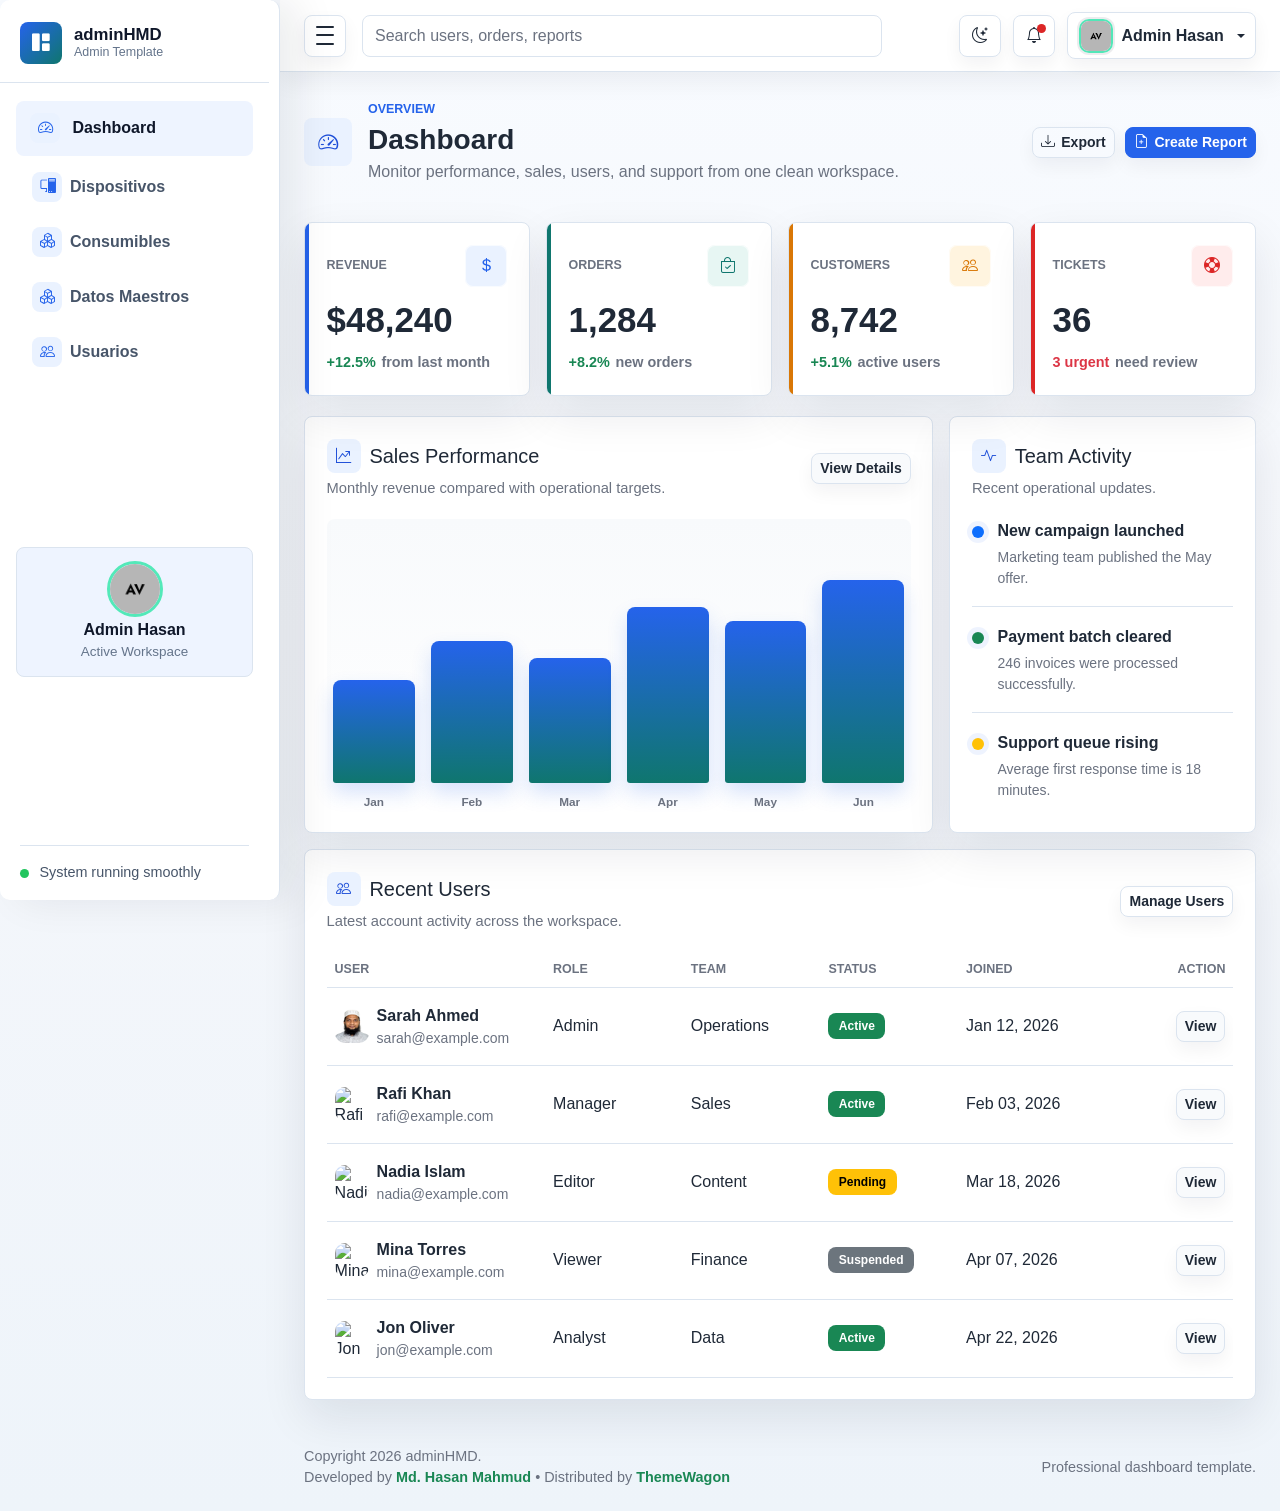
==== html/index.html @ 4c55c8f2 "Modo Generico del Sistema con Avances" ====
<!doctype html>
<html lang="en">

<head>
  <meta charset="UTF-8" />
  <meta name="viewport" content="width=device-width, initial-scale=1.0" />
  <meta name="description" content="adminHMD professional admin dashboard template" />
  <title>Dashboard | adminHMD</title>

  <link rel="stylesheet" href="../assets/css/bootstrap.min.css" />
  <link rel="stylesheet" href="../assets/vendors/bootstrap-icons/bootstrap-icons.css" />
  <link rel="stylesheet" href="../assets/css/style.css" />

  <link rel="stylesheet" href="../assets/vendors/sweetalert/sweetalert2.css" />
  <link rel="stylesheet" href="../assets/vendors/introJS/introjs.css" />
  <link rel="stylesheet" href="../assets/vendors/select2/select2.min.css" />

  <link rel="stylesheet" href="../assets/vendors/datatable-boostrap/dataTables.bootstrap5.min.css" />
</head>

<body>
  <div class="admin-shell">
    <div class="sidebar-backdrop" data-sidebar-close></div>

    <aside class="admin-sidebar" id="adminSidebar" aria-label="Main navigation">
      <div class="sidebar-header">
        <a class="brand-mark" data-page="home" aria-label="adminHMD dashboard">
          <span class="brand-icon"><i class="bi bi-grid-1x2-fill" aria-hidden="true"></i></span>
          <span class="brand-copy">
            <span class="brand-title">adminHMD</span>
            <span class="brand-subtitle">Admin Template</span>
          </span>
        </a>
      </div>

      <nav class="sidebar-nav">
        <a class="nav-link active" data-page="home" aria-current="page">
          <span class="nav-icon"><i class="bi bi-speedometer2" aria-hidden="true"></i></span>
          <span class="nav-text">Dashboard</span>
        </a>

        <a data-page="dispositivo"
          class="nav-link d-flex align-items-center gap-2 py-2 px-3 small rounded-3 text-decoration-none">
          <span class="nav-icon"><i class="bi bi-pc-display" aria-hidden="true"></i></span>
          <span class="nav-text">Dispositivos</span>
        </a>

        <a data-page="consumibles"
          class="nav-link d-flex align-items-center gap-2 py-2 px-3 small rounded-3 text-decoration-none">
          <span class="nav-icon"><i class="bi bi-boxes" aria-hidden="true"></i></span>
          <span class="nav-text">Consumibles</span>
        </a>

        <a data-page="dateMaster"
          class="nav-link d-flex align-items-center gap-2 py-2 px-3 small rounded-3 text-decoration-none">
          <span class="nav-icon"><i class="bi bi-boxes" aria-hidden="true"></i></span>
          <span class="nav-text">Datos Maestros</span>
        </a>

        
        <a data-page="usuario"
          class="nav-link d-flex align-items-center gap-2 py-2 px-3 small rounded-3 text-decoration-none">
          <span class="nav-icon"><i class="bi bi-people" aria-hidden="true"></i></span>
          <span class="nav-text">Usuarios</span>
        </a>
      </nav>

      <div class="sidebar-user">
        <img class="avatar-img avatar-md sidebar-user-avatar" src="../assets/images/avatar/avatar.jpg"
          alt="Admin Hasan" />
        <strong>Admin Hasan</strong>
        <small>Active Workspace</small>
      </div>

      <div class="sidebar-footer">
        <span class="status-dot"></span>
        <span class="sidebar-footer-text">System running smoothly</span>
      </div>
    </aside>

    <div class="admin-main">
      <nav class="navbar admin-navbar navbar-expand bg-white">
        <div class="container-fluid px-3 px-lg-4">
          <button class="sidebar-toggle" type="button" data-sidebar-toggle aria-controls="adminSidebar"
            aria-expanded="true" aria-label="Toggle sidebar">
            <span></span>
            <span></span>
            <span></span>
          </button>

          <form class="d-none d-md-flex ms-3 flex-grow-1" role="search">
            <input class="form-control search-input" type="search" placeholder="Search users, orders, reports"
              aria-label="Search" />
          </form>

          <div class="navbar-actions ms-auto">
            <button class="icon-button theme-toggle" type="button" data-theme-toggle aria-label="Switch color theme"
              title="Switch color theme">
              <i class="bi bi-moon-stars" data-theme-icon aria-hidden="true"></i>
            </button>
            <div class="dropdown">
              <button class="icon-button" type="button" data-bs-toggle="dropdown" aria-expanded="false"
                aria-label="Notifications">
                <span class="notification-dot"></span>
                <i class="bi bi-bell" aria-hidden="true"></i>
              </button>
              <div class="dropdown-menu dropdown-menu-end notification-menu">
                <div class="dropdown-header fw-bold text-body">
                  Notifications
                </div>
                <a class="dropdown-item" href="users.html">
                  <span class="notification-title">New user registered</span>
                  <span class="notification-time">4 minutes ago</span>
                </a>
                <a class="dropdown-item" href="charts.html">
                  <span class="notification-title">Revenue target reached</span>
                  <span class="notification-time">32 minutes ago</span>
                </a>
                <a class="dropdown-item" href="settings.html">
                  <span class="notification-title">Security review completed</span>
                  <span class="notification-time">1 hour ago</span>
                </a>
              </div>
            </div>

            <div class="dropdown">
              <button class="profile-button dropdown-toggle" type="button" data-bs-toggle="dropdown"
                aria-expanded="false">
                <img class="avatar-img avatar-sm" src="../assets/images/avatar/avatar.jpg" alt="Admin Hasan" />
                <span class="profile-name d-none d-sm-inline">Admin Hasan</span>
              </button>
              <ul class="dropdown-menu dropdown-menu-end">
                <li>
                  <a class="dropdown-item" href="profile.html">Profile</a>
                </li>
                <li>
                  <a class="dropdown-item" href="settings.html">Account settings</a>
                </li>
                <li>
                  <hr class="dropdown-divider" />
                </li>
                <li>
                  <a class="dropdown-item" href="login.html">Sign out</a>
                </li>
              </ul>
            </div>
          </div>
        </div>
      </nav>

      <div id="content-area"></div>

      <div id="MyToast" class="toast-container position-fixed top-0 end-0 p-3" style="z-index: 1100"></div>

      <footer class="admin-footer">
        <div class="container-fluid px-3 px-lg-4">
          <span>Copyright 2026 adminHMD. <br />
            Developed by
            <a target="_blank" class="fw-bold text-success" href="https://github.com/HasanMahmudDev">Md. Hasan
              Mahmud</a>
            • Distributed by
            <a target="_blank" class="fw-bold text-success" href="https://themewagon.com">ThemeWagon</a>
          </span>
          <span>Professional dashboard template.</span>
        </div>
      </footer>
    </div>
  </div>
  <script src="../assets/vendors/jquery/jquery.js"></script>
  <script src="../assets/js/bootstrap.bundle.min.js"></script>

  <script src="../assets/vendors/datatable-boostrap/jquery.dataTables.min.js"></script>
  <script src="../assets/vendors/datatable-boostrap/dataTables.bootstrap5.min.js"></script>

  <script src="../assets/vendors/inputmaks/inputmaks.min.js"></script>

  <script src="../assets/vendors/jquery-validation/jquery.validate.js"></script>
  <script src="../assets/vendors/jquery-validation/additional-methods.js"></script>

  <script src="../assets/vendors/sweetalert/sweetalert2.all.js"></script>
  <script src="../assets/vendors/sweetalert/sweetalert2.js"></script>

  <script src="../assets/vendors/select2/select2.min.js"></script>
  <script src="../assets/vendors/popper/popper.js"></script>
  <script src="../assets/js/main.js"></script>

  <script src="../assets/js/functions.js"></script>
  <script src="../assets/js/autoload.js"></script>
</body>

</html>
---- assets/css/style.css ----
:root {
  --sidebar-width: 280px;
  --sidebar-mini-width: 84px;
  --admin-bg: #f5f7fb;
  --admin-surface: #ffffff;
  --admin-surface-soft: #f8fafc;
  --admin-border: #dbe4ef;
  --admin-text: #1f2937;
  --admin-muted: #6b7280;
  --admin-primary: #2563eb;
  --admin-primary-dark: #1d4ed8;
  --admin-success: #0f766e;
  --admin-warning: #d97706;
  --admin-danger: #dc2626;
  --admin-sidebar: #111827;
  --admin-sidebar-soft: #1f2937;
  --admin-shadow-sm: 0 10px 24px rgba(15, 23, 42, 0.06);
  --admin-shadow: 0 18px 46px rgba(15, 23, 42, 0.09);
  --admin-shadow-lg: 0 26px 70px rgba(15, 23, 42, 0.12);
  --admin-ring: 0 0 0 4px rgba(37, 99, 235, 0.12);
}

* {
  box-sizing: border-box;
}

html {
  min-height: 100%;
}
/* .agilizarTabla {
    overflow: auto;
} */

body {
  min-height: 100vh;
  margin: 0;
  background: linear-gradient(180deg, #f8fbff 0%, var(--admin-bg) 42%, #eef4fa 100%);
  color: var(--admin-text);
  font-family: "Segoe UI", Arial, sans-serif;
}

body.auth-body {
  min-height: 100vh;
  background-color: #f8fafc;
  font-family: system-ui, -apple-system, "Segoe UI", Roboto, sans-serif;
}

.auth-container {
  min-height: 100vh;
}

/* Layout Split */
.auth-sidebar-banner {
  background: linear-gradient(135deg, rgba(79, 70, 229, 0.95), rgba(15, 23, 42, 0.95)), 
              url('../assets/images/png/dasher-ui-bootstrap-5.jpg') center/cover no-repeat;
  display: flex;
  flex-direction: column;
  justify-content: space-between;
  padding: 3rem;
  color: #fff;
}

.auth-form-container {
  display: flex;
  flex-direction: column;
  justify-content: center;
  padding: 3rem 2rem;
  max-width: 520px;
  margin: 0 auto;
  width: 100%;
}

.theme-toggle-floating {
  position: absolute;
  top: 1.5rem;
  right: 1.5rem;
  z-index: 1050;
  border-radius: 50%;
  width: 42px;
  height: 42px;
  display: flex;
  align-items: center;
  justify-content: center;
  box-shadow: 0 2px 8px rgba(0,0,0,0.08);
}

.brand-logo {
  font-size: 1.5rem;
  font-weight: 700;
  color: var(--brand-primary);
  text-decoration: none;
  display: inline-flex;
  align-items: center;
  gap: 0.5rem;
}

a {
  text-decoration: none;
}

.admin-shell {
  min-height: 100vh;
}

.admin-sidebar {
  position: fixed;
  inset: 0 auto 0 0;
  z-index: 1040;
  width: var(--sidebar-width);
  display: flex;
  flex-direction: column;
  overflow-x: hidden;
  overflow-y: auto;
  /* Reserve scrollbar gutter to keep inner content width stable so header/footer dividers align with scrollbar */
  scrollbar-gutter: stable;
  background: var(--admin-sidebar);
  color: #ffffff;
  box-shadow: 18px 0 42px rgba(15, 23, 42, 0.18);
  transform: translateX(0);
  transition: width 0.2s ease, transform 0.2s ease;
}

.sidebar-header {
  padding: 1.35rem 1.25rem 1.15rem;
  margin-inline: 0;
  border-bottom: 1px solid rgba(255, 255, 255, 0.08);
}

.brand-mark {
  display: flex;
  align-items: center;
  gap: 0.75rem;
  min-width: 0;
  color: #ffffff;
}

.brand-mark:hover,
.brand-mark:focus {
  color: #ffffff;
}

.brand-icon,
.profile-avatar,
.metric-icon,
.nav-icon {
  display: inline-grid;
  place-items: center;
  flex: 0 0 auto;
  font-weight: 800;
}

.brand-icon {
  width: 42px;
  height: 42px;
  border-radius: 8px;
  background: linear-gradient(135deg, #2563eb, #0f766e);
  color: #ffffff;
}

.brand-copy,
.brand-title,
.brand-subtitle,
.nav-text,
.sidebar-footer-text {
  min-width: 0;
  transition: opacity 0.16s ease, width 0.16s ease;
}

.brand-title,
.brand-subtitle {
  display: block;
  line-height: 1.2;
  white-space: nowrap;
}

.brand-title {
  font-size: 1.05rem;
  font-weight: 800;
}

.brand-subtitle {
  color: #9ca3af;
  font-size: 0.78rem;
}

.sidebar-nav {
  display: grid;
  gap: 0.45rem;
  padding: 1.1rem 1rem;
}

.sidebar-nav .nav-link {
  display: flex;
  align-items: center;
  gap: 0.75rem;
  min-height: 48px;
  padding: 0.78rem 0.9rem;
  border-radius: 8px;
  color: #d1d5db;
  font-weight: 700;
  transition: background 0.16s ease, color 0.16s ease, transform 0.16s ease;
  white-space: nowrap;
}

.sidebar-nav .nav-link:hover,
.sidebar-nav .nav-link:focus,
.sidebar-nav .nav-link.active {
  background: var(--admin-sidebar-soft);
  color: #ffffff;
}

.sidebar-nav .nav-link:hover,
.sidebar-nav .nav-link:focus {
  transform: translateX(2px);
}

.nav-icon {
  width: 30px;
  height: 30px;
  border-radius: 8px;
  background: rgba(255, 255, 255, 0.08);
  color: #bfdbfe;
  font-size: 0.76rem;
}

.sidebar-footer {
  display: flex;
  align-items: center;
  gap: 0.65rem;
  margin-top: auto;
  margin-inline: 1.25rem;
  padding: 1rem 0;
  color: #d1d5db;
  border-top: 1px solid rgba(255, 255, 255, 0.08);
  font-size: 0.9rem;
  white-space: nowrap;
}

.sidebar-user {
  margin: auto 1rem 1rem;
  padding: 0.85rem;
  display: grid;
  justify-items: center;
  gap: 0.22rem;
  border: 1px solid var(--admin-sidebar-border);
  border-radius: 8px;
  background: var(--admin-sidebar-soft);
  text-align: center;
}

.sidebar-user-avatar {
  border: 3px solid #53e9b9;
}

.sidebar-user strong {
  color: var(--admin-sidebar-text-strong);
  font-size: 1rem;
  line-height: 1.1;
}

.sidebar-user small {
  color: var(--admin-sidebar-muted);
  font-size: 0.84rem;
}

.status-dot,
.notification-dot {
  width: 9px;
  height: 9px;
  border-radius: 50%;
}

.status-dot {
  flex: 0 0 auto;
  background: #22c55e;
}

.sidebar-backdrop {
  position: fixed;
  inset: 0;
  z-index: 1030;
  display: none;
  background: rgba(15, 23, 42, 0.5);
}

.admin-main {
  width: auto;
  min-width: 0;
  min-height: 100vh;
  margin-left: var(--sidebar-width);
  transition: margin-left 0.2s ease;
}

.admin-navbar {
  position: sticky;
  top: 0;
  z-index: 1020;
  min-height: 72px;
  border-bottom: 1px solid var(--admin-border);
  box-shadow: var(--admin-shadow-sm);
}

.admin-navbar.bg-white {
  background-color: rgba(255, 255, 255, 0.94) !important;
  backdrop-filter: blur(14px);
}

.sidebar-toggle {
  width: 42px;
  height: 42px;
  display: inline-grid;
  place-items: center;
  gap: 4px;
  padding: 9px;
  border: 1px solid var(--admin-border);
  border-radius: 8px;
  background: #ffffff;
  box-shadow: 0 8px 18px rgba(15, 23, 42, 0.05);
  transition: border-color 0.16s ease, background 0.16s ease, box-shadow 0.16s ease;
}

.sidebar-toggle:hover,
.sidebar-toggle:focus {
  border-color: #bfdbfe;
  background: #f8fbff;
  box-shadow: var(--admin-ring);
}

.sidebar-toggle span {
  width: 18px;
  height: 2px;
  display: block;
  background: var(--admin-text);
  border-radius: 999px;
}

.search-input {
  max-width: 520px;
  border-color: var(--admin-border);
  border-radius: 8px;
  background: var(--admin-surface-soft);
  min-height: 42px;
  box-shadow: none;
}

.search-input:focus {
  border-color: #93c5fd;
  box-shadow: var(--admin-ring);
}

.navbar-actions {
  display: flex;
  align-items: center;
  gap: 0.75rem;
}

.icon-button,
.profile-button {
  border: 1px solid var(--admin-border);
  background: #ffffff;
  color: var(--admin-text);
  box-shadow: 0 8px 18px rgba(15, 23, 42, 0.05);
  transition: border-color 0.16s ease, box-shadow 0.16s ease, transform 0.16s ease;
}

.icon-button:hover,
.icon-button:focus,
.profile-button:hover,
.profile-button:focus {
  border-color: #bfdbfe;
  box-shadow: var(--admin-ring);
}

.icon-button {
  position: relative;
  width: 42px;
  height: 42px;
  border-radius: 8px;
  font-weight: 800;
}

.notification-dot {
  position: absolute;
  top: 8px;
  right: 8px;
  background: var(--admin-danger);
}

.notification-menu {
  width: min(320px, calc(100vw - 2rem));
  border: 1px solid var(--admin-border);
  border-radius: 8px;
  box-shadow: var(--admin-shadow);
}

.notification-menu .dropdown-item {
  display: grid;
  gap: 0.2rem;
  padding-block: 0.7rem;
}

.notification-title {
  font-weight: 700;
}

.notification-time {
  color: var(--admin-muted);
  font-size: 0.82rem;
}

.profile-button {
  display: flex;
  align-items: center;
  gap: 0.55rem;
  min-height: 42px;
  padding: 0.35rem 0.65rem;
  border-radius: 8px;
  font-weight: 700;
}

.profile-avatar {
  width: 30px;
  height: 30px;
  border-radius: 8px;
  background: #e0ecff;
  color: var(--admin-primary-dark);
  font-size: 0.76rem;
}

.avatar-img {
  display: block;
  flex: 0 0 auto;
  object-fit: cover;
  object-position: center;
}

.avatar-sm {
  width: 34px;
  height: 34px;
  border-radius: 10px;
}

.avatar-md {
  width: 56px;
  height: 56px;
  border-radius: 50%;
}

.avatar-xl {
  width: 78px;
  height: 78px;
  border-radius: 50%;
}

.profile-button .avatar-sm {
  border: 2px solid #52e7b8;
  box-shadow: 0 0 0 2px rgba(15, 23, 42, 0.08);
}

html[data-theme="dark"] .profile-button .avatar-sm {
  border-color: #54f0be;
  box-shadow: 0 0 0 2px rgba(255, 255, 255, 0.08);
}

.dashboard-content {
  min-height: calc(100vh - 132px);
}

.dashboard-content > .container-fluid {
  padding-top: 1.75rem !important;
  padding-bottom: 1.75rem !important;
}

.page-heading,
.panel-header,
.metric-top {
  display: flex;
  align-items: center;
  justify-content: space-between;
  gap: 1rem;
}

.page-heading {
  margin-bottom: 1.35rem;
}

.page-heading h1 {
  font-weight: 800;
  letter-spacing: 0;
}

.eyebrow {
  color: var(--admin-primary);
  font-size: 0.78rem;
  font-weight: 800;
  text-transform: uppercase;
}

.heading-actions {
  display: flex;
  flex-wrap: wrap;
  justify-content: flex-end;
  gap: 0.65rem;
}

.btn {
  border-radius: 8px;
  font-weight: 700;
  box-shadow: 0 8px 18px rgba(15, 23, 42, 0.05);
  transition: border-color 0.16s ease, background 0.16s ease, box-shadow 0.16s ease, transform 0.16s ease;
}

.btn:hover,
.btn:focus {
  transform: translateY(-1px);
}

.btn-primary {
  border-color: var(--admin-primary);
  background: var(--admin-primary);
}

.btn-primary:hover,
.btn-primary:focus {
  border-color: var(--admin-primary-dark);
  background: var(--admin-primary-dark);
}

.metric-card,
.panel {
  border: 1px solid var(--admin-border);
  border-radius: 8px;
  background: var(--admin-surface);
  box-shadow: var(--admin-shadow);
}

.metric-card {
  position: relative;
  min-height: 164px;
  padding: 1.35rem;
  overflow: hidden;
  transition: border-color 0.18s ease, box-shadow 0.18s ease, transform 0.18s ease;
}

.metric-card::before {
  content: "";
  position: absolute;
  inset: 0 auto 0 0;
  width: 4px;
  background: var(--metric-color, var(--admin-primary));
}

.metric-card:hover {
  border-color: #c6d5e8;
  box-shadow: var(--admin-shadow-lg);
  transform: translateY(-3px);
}

.metric-primary {
  --metric-color: var(--admin-primary);
}

.metric-success {
  --metric-color: var(--admin-success);
}

.metric-warning {
  --metric-color: var(--admin-warning);
}

.metric-danger {
  --metric-color: var(--admin-danger);
}

.metric-label {
  color: var(--admin-muted);
  font-size: 0.78rem;
  font-weight: 800;
  text-transform: uppercase;
}

.metric-icon {
  width: 42px;
  height: 42px;
  border-radius: 8px;
  background: #eaf2ff;
  color: var(--metric-color, var(--admin-primary));
  box-shadow: inset 0 0 0 1px rgba(255, 255, 255, 0.7);
}

.metric-success .metric-icon {
  background: #e7f6f3;
}

.metric-warning .metric-icon {
  background: #fff4df;
}

.metric-danger .metric-icon {
  background: #ffecec;
}

.metric-value {
  margin-top: 1rem;
  color: var(--admin-text);
  font-size: 2.18rem;
  font-weight: 800;
  line-height: 1;
}

.metric-meta {
  display: flex;
  flex-wrap: wrap;
  gap: 0.35rem;
  margin-top: 0.9rem;
  color: var(--admin-muted);
  font-size: 0.9rem;
  font-weight: 700;
}

.panel {
  padding: 1.35rem;
  transition: border-color 0.18s ease, box-shadow 0.18s ease;
}

.panel:hover {
  border-color: #c6d5e8;
  box-shadow: var(--admin-shadow-lg);
}

.panel-header {
  margin-bottom: 1.25rem;
}

.panel-header p {
  font-size: 0.92rem;
}

.chart-bars {
  height: 292px;
  display: grid;
  grid-template-columns: repeat(6, minmax(38px, 1fr));
  align-items: end;
  gap: 1rem;
  padding: 1.2rem 0.4rem 0;
  border-radius: 8px;
  background: linear-gradient(180deg, #f8fafc 0%, #ffffff 100%);
}

.chart-column {
  height: 100%;
  display: grid;
  grid-template-rows: 1fr auto;
  align-items: end;
  gap: 0.6rem;
  color: var(--admin-muted);
  font-size: 0.84rem;
  font-weight: 700;
  text-align: center;
}

.chart-column span {
  width: 100%;
  height: var(--bar-size);
  min-height: 28px;
  display: block;
  border-radius: 8px 8px 3px 3px;
  background: linear-gradient(180deg, var(--admin-primary), var(--admin-success));
  box-shadow: 0 10px 20px rgba(37, 99, 235, 0.18);
}

.bar-42 {
  --bar-size: 42%;
}

.bar-58 {
  --bar-size: 58%;
}

.bar-51 {
  --bar-size: 51%;
}

.bar-72 {
  --bar-size: 72%;
}

.bar-66 {
  --bar-size: 66%;
}

.bar-83 {
  --bar-size: 83%;
}

.activity-list {
  display: grid;
  gap: 1.1rem;
}

.activity-item {
  display: grid;
  grid-template-columns: auto 1fr;
  gap: 0.85rem;
  padding-bottom: 1.1rem;
  border-bottom: 1px solid var(--admin-border);
}

.activity-item:last-child {
  padding-bottom: 0;
  border-bottom: 0;
}

.activity-dot {
  width: 12px;
  height: 12px;
  margin-top: 0.45rem;
  border-radius: 50%;
  box-shadow: 0 0 0 5px rgba(37, 99, 235, 0.08);
}

.table {
  --bs-table-bg: transparent;
}

.table thead th {
  color: var(--admin-muted);
  font-size: 0.78rem;
  text-transform: uppercase;
  white-space: nowrap;
}

.table tbody td {
  min-width: 120px;
  padding-top: 1rem;
  padding-bottom: 1rem;
}

.table tbody tr {
  transition: background 0.16s ease;
}

.table tbody tr:hover {
  background: #f8fbff;
}

.badge {
  border-radius: 8px;
  padding: 0.45rem 0.65rem;
}

.table-search {
  width: min(260px, 100%);
  border-color: var(--admin-border);
  border-radius: 8px;
}

.table-media {
  display: flex;
  align-items: center;
  gap: 0.7rem;
}

.product-thumb {
  width: 42px;
  height: 42px;
  border-radius: 8px;
  object-fit: cover;
  flex: 0 0 auto;
  border: 1px solid var(--admin-border);
}

.profile-avatar-lg {
  width: 92px;
  height: 92px;
  border-radius: 8px;
  font-size: 1.5rem;
}

.profile-hero {
  display: grid;
  justify-items: center;
}

.profile-card {
  overflow: hidden;
}

.profile-cover {
  margin: -1.35rem -1.35rem 0.9rem;
  height: 96px;
  border-bottom: 1px solid var(--admin-border);
}

.profile-cover img {
  width: 100%;
  height: 100%;
  display: block;
  object-fit: cover;
  object-position: center;
}

.profile-photo {
  margin-top: -44px;
  border: 4px solid var(--admin-surface);
  box-shadow: var(--admin-shadow-sm);
}

.info-list,
.settings-list,
.legend-list {
  display: grid;
  gap: 0.85rem;
}

.info-list div,
.mini-card,
.settings-row,
.legend-list div {
  border: 1px solid var(--admin-border);
  border-radius: 8px;
  background: var(--admin-surface-soft);
}

.info-list div,
.legend-list div {
  display: flex;
  align-items: center;
  justify-content: space-between;
  gap: 1rem;
  padding: 0.85rem;
}

.info-list span,
.mini-card span,
.settings-row small {
  color: var(--admin-muted);
  font-size: 0.84rem;
}

.info-list strong,
.mini-card strong {
  text-align: right;
}

.mini-card {
  display: grid;
  gap: 0.35rem;
  min-height: 104px;
  align-content: center;
  padding: 1rem;
}

.mini-card strong {
  color: var(--admin-text);
  font-size: 1.05rem;
}

.settings-row {
  display: flex;
  align-items: center;
  justify-content: space-between;
  gap: 1rem;
  padding: 1rem;
  cursor: pointer;
}

.settings-row span {
  display: grid;
  gap: 0.2rem;
}

.donut-chart {
  width: 190px;
  height: 190px;
  display: grid;
  place-items: center;
  border-radius: 50%;
  background: conic-gradient(var(--admin-primary) 0 42%, var(--admin-success) 42% 68%, var(--admin-warning) 68% 86%, var(--admin-danger) 86% 100%);
  box-shadow: var(--admin-shadow-sm);
}

.donut-chart span {
  width: 112px;
  height: 112px;
  display: grid;
  place-items: center;
  border-radius: 50%;
  background: #ffffff;
  color: var(--admin-text);
  font-size: 1.65rem;
  font-weight: 800;
}

.legend-list div {
  padding: 0.75rem 0.85rem;
}

.legend-dot {
  width: 10px;
  height: 10px;
  flex: 0 0 auto;
  border-radius: 50%;
}

.legend-list strong {
  margin-left: auto;
}

.progress {
  height: 1.15rem;
  border-radius: 8px;
  background: #e8eef6;
}

.progress-bar {
  border-radius: 8px;
  font-size: 0.75rem;
  font-weight: 800;
}

.progress-42 {
  width: 42%;
}

.progress-58 {
  width: 58%;
}

.progress-72 {
  width: 72%;
}

.blank-panel {
  min-height: 440px;
  display: grid;
  place-items: center;
  text-align: center;
}

.blank-state {
  max-width: 440px;
  display: grid;
  justify-items: center;
}

.blank-visual {
  width: 88px;
  height: 88px;
  object-fit: contain;
  margin-bottom: 0.9rem;
}

.auth-body {
  min-height: 100vh;
  background: linear-gradient(135deg, #f8fbff 0%, #eaf2ff 44%, #eef8f6 100%);
}

.auth-page,
.error-page {
  min-height: 100vh;
  display: grid;
  place-items: center;
  padding: 1.5rem;
}

.auth-card,
.error-card {
  width: min(100%, 460px);
  border: 1px solid var(--admin-border);
  border-radius: 8px;
  background: rgba(255, 255, 255, 0.96);
  box-shadow: var(--admin-shadow-lg);
}

.auth-card {
  padding: 1.5rem;
}

.auth-visual {
  margin-bottom: 1rem;
  height: 96px;
  border: 1px solid var(--admin-border);
  border-radius: 8px;
  overflow: hidden;
}

.auth-visual img {
  width: 100%;
  height: 100%;
  display: block;
  object-fit: cover;
  object-position: center;
}

.error-card {
  padding: 2rem;
  text-align: center;
}

.error-illustration {
  width: min(260px, 100%);
  max-height: 132px;
  object-fit: contain;
  margin: 0 auto 0.55rem;
}

.auth-brand {
  display: flex;
  align-items: center;
  gap: 0.75rem;
  margin-bottom: 1.5rem;
  color: var(--admin-text);
}

.auth-brand:hover,
.auth-brand:focus {
  color: var(--admin-text);
}

.auth-brand span:last-child {
  display: grid;
  line-height: 1.2;
}

.auth-brand small,
.auth-footer {
  color: var(--admin-muted);
}

.auth-footer {
  margin-top: 1.2rem;
  text-align: center;
  font-size: 0.92rem;
}

.error-code {
  color: var(--admin-primary);
  font-size: clamp(5rem, 18vw, 8rem);
  font-weight: 800;
  line-height: 1;
}

.admin-footer {
  padding: 1.1rem 0 1.35rem;
  color: var(--admin-muted);
  font-size: 0.9rem;
}

.admin-footer .container-fluid {
  display: flex;
  align-items: center;
  justify-content: space-between;
  gap: 1rem;
}

@media (min-width: 992px) {
  body.sidebar-mini .admin-sidebar {
    width: var(--sidebar-mini-width);
  }

  body.sidebar-mini .admin-main {
    margin-left: var(--sidebar-mini-width);
  }

  body.sidebar-mini .brand-copy,
  body.sidebar-mini .nav-text,
  body.sidebar-mini .sidebar-footer-text {
    width: 0;
    opacity: 0;
    overflow: hidden;
  }

  body.sidebar-mini .sidebar-header,
  body.sidebar-mini .sidebar-footer {
    margin-inline: 1rem;
    padding-inline: 0;
  }

  body.sidebar-mini .sidebar-nav .nav-link {
    justify-content: center;
    padding-inline: 0.65rem;
  }

  body.sidebar-mini .sidebar-nav .nav-link:hover,
  body.sidebar-mini .sidebar-nav .nav-link:focus {
    transform: none;
  }
}

@media (max-width: 991.98px) {
  .admin-sidebar {
    width: min(var(--sidebar-width), calc(100vw - 48px));
    transform: translateX(-100%);
  }

  .admin-main {
    margin-left: 0;
  }

  body.sidebar-open {
    overflow: hidden;
  }

  body.sidebar-open .admin-sidebar {
    transform: translateX(0);
  }

  body.sidebar-open .sidebar-backdrop {
    display: block;
  }
}

@media (max-width: 575.98px) {
  .page-heading,
  .panel-header {
    align-items: flex-start;
    flex-direction: column;
  }

  .heading-actions {
    width: 100%;
    justify-content: stretch;
  }

  .heading-actions .btn {
    flex: 1 1 0;
  }

  .chart-bars {
    height: 220px;
    gap: 0.6rem;
    padding-inline: 0.25rem;
  }

  .metric-value {
    font-size: 1.85rem;
  }

  .metric-card,
  .panel {
    padding: 1.1rem;
  }

  .admin-footer .container-fluid {
    align-items: flex-start;
    flex-direction: column;
  }
}

@media (prefers-reduced-motion: reduce) {
  .sidebar-nav .nav-link,
  .sidebar-toggle,
  .icon-button,
  .profile-button,
  .btn,
  .metric-card,
  .panel,
  .table tbody tr {
    transition: none;
  }

  .sidebar-nav .nav-link:hover,
  .sidebar-nav .nav-link:focus,
  .btn:hover,
  .btn:focus,
  .metric-card:hover {
    transform: none;
  }
}

html[data-theme="dark"] {
  --admin-bg: #0f172a;
  --admin-surface: #182235;
  --admin-surface-soft: #111827;
  --admin-border: #2f3b52;
  --admin-text: #e5edf7;
  --admin-muted: #9aa8bd;
  --admin-primary: #60a5fa;
  --admin-primary-dark: #3b82f6;
  --admin-success: #2dd4bf;
  --admin-warning: #fbbf24;
  --admin-danger: #f87171;
  --admin-sidebar: #090f1d;
  --admin-sidebar-soft: #172033;
  --admin-shadow-sm: 0 10px 24px rgba(0, 0, 0, 0.24);
  --admin-shadow: 0 18px 46px rgba(0, 0, 0, 0.32);
  --admin-shadow-lg: 0 26px 70px rgba(0, 0, 0, 0.42);
  --admin-ring: 0 0 0 4px rgba(96, 165, 250, 0.18);
}

html[data-theme="dark"] body {
  background: linear-gradient(180deg, #111827 0%, var(--admin-bg) 48%, #0b1120 100%);
}

.brand-icon {
  font-size: 1.1rem;
}

.nav-icon {
  font-size: 0.95rem;
}

.theme-toggle i {
  font-size: 1rem;
}

.admin-navbar.bg-white,
.sidebar-toggle,
.icon-button,
.profile-button {
  background-color: var(--admin-surface) !important;
  color: var(--admin-text);
}

html[data-theme="dark"] .admin-navbar.bg-white {
  background-color: rgba(24, 34, 53, 0.92) !important;
}

html[data-theme="dark"] .profile-avatar {
  background: #1e3a5f;
  color: #bfdbfe;
}

.page-heading-copy {
  display: flex;
  align-items: center;
  justify-content: flex-start;
  gap: 1rem;
  min-width: 0;
}

.page-icon,
.section-title i {
  display: inline-grid;
  place-items: center;
  flex: 0 0 auto;
  border-radius: 8px;
  background: #eaf2ff;
  color: var(--admin-primary-dark);
}

.page-icon {
  width: 48px;
  height: 48px;
  font-size: 1.25rem;
}

.section-title {
  display: inline-flex;
  align-items: center;
  gap: 0.55rem;
}

.section-title i {
  width: 34px;
  height: 34px;
  font-size: 0.95rem;
}

html[data-theme="dark"] .page-icon,
html[data-theme="dark"] .section-title i {
  background: #1e3a5f;
  color: #bfdbfe;
}

.btn {
  display: inline-flex;
  align-items: center;
  justify-content: center;
  gap: 0.4rem;
}

.btn-light {
  border-color: var(--admin-border);
  background: var(--admin-surface-soft);
  color: var(--admin-text);
}

.btn-outline-secondary {
  border-color: var(--admin-border);
  color: var(--admin-text);
}

.btn-outline-secondary:hover,
.btn-outline-secondary:focus {
  border-color: var(--admin-primary);
  background: #eaf2ff;
  color: var(--admin-primary-dark);
}

html[data-theme="dark"] .btn-outline-secondary:hover,
html[data-theme="dark"] .btn-outline-secondary:focus {
  background: #1e3a5f;
  color: #bfdbfe;
}

html[data-theme="dark"] .chart-bars {
  background: linear-gradient(180deg, #111827 0%, #182235 100%);
}

html[data-theme="dark"] .table tbody tr:hover {
  background: #111827;
}

html[data-theme="dark"] .progress {
  background: #243149;
}

html[data-theme="dark"] .auth-body {
  background: linear-gradient(135deg, #0b1120 0%, #111827 48%, #10201f 100%);
}

.auth-card,
.error-card {
  background: var(--admin-surface);
}

.auth-theme-toggle {
  position: fixed;
  top: 1rem;
  right: 1rem;
  z-index: 10;
}

.dropdown-menu,
.modal-content,
.accordion-item,
.accordion-button {
  border-color: var(--admin-border);
  background-color: var(--admin-surface);
  color: var(--admin-text);
}

.dropdown-item,
.accordion-body {
  color: var(--admin-text);
}

.dropdown-item:hover,
.dropdown-item:focus,
.accordion-button:not(.collapsed) {
  background-color: var(--admin-surface-soft);
  color: var(--admin-text);
}

.form-control,
.form-select {
  border-color: var(--admin-border);
  background-color: var(--admin-surface);
  color: var(--admin-text);
}

.form-control:focus,
.form-select:focus {
  border-color: #93c5fd;
  background-color: var(--admin-surface);
  color: var(--admin-text);
  box-shadow: var(--admin-ring);
}

.form-control::placeholder {
  color: var(--admin-muted);
}

.text-muted {
  color: var(--admin-muted) !important;
}

html[data-theme="dark"] .text-body {
  color: var(--admin-text) !important;
}

html[data-theme="dark"] .text-bg-secondary {
  background-color: #334155 !important;
  color: #e5edf7 !important;
}

@media (max-width: 767.98px) {
  .navbar-actions {
    gap: 0.5rem;
  }

  .icon-button,
  .profile-button,
  .sidebar-toggle {
    width: 40px;
    height: 40px;
  }

  .profile-button {
    padding: 0.3rem;
  }

  .page-heading-copy {
    align-items: flex-start;
  }
}

@media (max-width: 575.98px) {
  .page-heading-copy {
    width: 100%;
  }

  .page-icon {
    width: 44px;
    height: 44px;
  }

  .panel-header .d-flex,
  .panel-header .form-control,
  .panel-header .form-select {
    width: 100%;
  }
}

html[data-theme="light"] {
  color-scheme: light;
}

html[data-theme="dark"] {
  color-scheme: dark;
}

body,
.admin-navbar,
.admin-sidebar,
.admin-main,
.metric-card,
.panel,
.auth-card,
.error-card,
.dropdown-menu,
.modal-content,
.form-control,
.form-select {
  transition: background-color 0.18s ease, border-color 0.18s ease, color 0.18s ease, box-shadow 0.18s ease;
}

.table {
  --bs-table-color: var(--admin-text);
  --bs-table-border-color: var(--admin-border);
  color: var(--admin-text);
}

.page-link {
  border-color: var(--admin-border);
  background: var(--admin-surface);
  color: var(--admin-text);
}

.page-link:hover,
.page-link:focus {
  border-color: var(--admin-primary);
  background: var(--admin-surface-soft);
  color: var(--admin-primary);
}

.page-item.active .page-link {
  border-color: var(--admin-primary);
  background: var(--admin-primary);
  color: #ffffff;
}

.page-item.disabled .page-link {
  border-color: var(--admin-border);
  background: var(--admin-surface-soft);
  color: var(--admin-muted);
}

.alert {
  border-radius: 8px;
}

html[data-theme="dark"] .alert-primary {
  border-color: #1d4ed8;
  background: rgba(37, 99, 235, 0.16);
  color: #bfdbfe;
}

html[data-theme="dark"] .alert-success {
  border-color: #0f766e;
  background: rgba(15, 118, 110, 0.18);
  color: #99f6e4;
}

html[data-theme="dark"] .alert-warning {
  border-color: #d97706;
  background: rgba(217, 119, 6, 0.18);
  color: #fde68a;
}

html[data-theme="dark"] .alert-danger {
  border-color: #dc2626;
  background: rgba(220, 38, 38, 0.16);
  color: #fecaca;
}

html[data-theme="dark"] .modal-header,
html[data-theme="dark"] .modal-footer,
html[data-theme="dark"] .accordion-item {
  border-color: var(--admin-border);
}

html[data-theme="dark"] .btn-close {
  filter: invert(1) grayscale(100%) brightness(180%);
}

html[data-theme="dark"] .text-bg-info {
  background-color: #0e7490 !important;
  color: #ecfeff !important;
}

html[data-theme="dark"] .text-bg-warning {
  background-color: #b45309 !important;
  color: #fff7ed !important;
}

html[data-theme="dark"] .text-bg-success {
  background-color: #0f766e !important;
  color: #ecfdf5 !important;
}

html[data-theme="dark"] .text-bg-danger {
  background-color: #b91c1c !important;
  color: #fef2f2 !important;
}

@media (max-width: 991.98px) {
  .dashboard-content > .container-fluid {
    padding-top: 1.25rem !important;
    padding-bottom: 1.25rem !important;
  }

  .admin-sidebar {
    box-shadow: 18px 0 48px rgba(0, 0, 0, 0.28);
  }
}

@media (max-width: 767.98px) {
  .panel-header {
    align-items: flex-start;
  }

  .panel-header > .d-flex {
    width: 100%;
  }

  .table-search {
    width: 100%;
  }

  .auth-page,
  .error-page {
    padding: 1rem;
  }

  .auth-card,
  .error-card {
    padding: 1.15rem;
  }
}

@media (max-width: 420px) {
  .heading-actions {
    width: 100%;
  }

  .heading-actions .btn {
    width: 100%;
  }

  .metric-card {
    min-height: 146px;
  }

  .profile-avatar-lg {
    width: 76px;
    height: 76px;
  }
}

@media (max-width: 575.98px) {
  .avatar-sm {
    width: 32px;
    height: 32px;
    border-radius: 8px;
  }

  .avatar-xl {
    width: 70px;
    height: 70px;
  }

  .profile-cover {
    height: 82px;
    margin-bottom: 0.75rem;
  }

  .profile-photo {
    margin-top: -38px;
  }

  .auth-visual {
    height: 82px;
  }

  .product-thumb {
    width: 36px;
    height: 36px;
  }
}

html:not([data-theme="dark"]) {
  --admin-sidebar: #ffffff;
  --admin-sidebar-soft: #eef4ff;
  --admin-sidebar-border: #dbe4ef;
  --admin-sidebar-text: #475569;
  --admin-sidebar-text-strong: #0f172a;
  --admin-sidebar-muted: #64748b;
  --admin-sidebar-icon-bg: #eaf2ff;
  --admin-sidebar-icon: #2563eb;
  --admin-sidebar-shadow: 18px 0 42px rgba(15, 23, 42, 0.08);
}

html[data-theme="dark"] {
  --admin-sidebar-border: rgba(255, 255, 255, 0.08);
  --admin-sidebar-text: #d1d5db;
  --admin-sidebar-text-strong: #ffffff;
  --admin-sidebar-muted: #9ca3af;
  --admin-sidebar-icon-bg: rgba(255, 255, 255, 0.08);
  --admin-sidebar-icon: #bfdbfe;
  --admin-sidebar-shadow: 18px 0 42px rgba(0, 0, 0, 0.34);
}

.admin-sidebar {
  border-right: 1px solid var(--admin-sidebar-border);
  background: var(--admin-sidebar);
  color: var(--admin-sidebar-text-strong);
  box-shadow: var(--admin-sidebar-shadow);
}

.sidebar-header {
  border-bottom-color: var(--admin-sidebar-border);
}

.brand-mark,
.brand-mark:hover,
.brand-mark:focus {
  color: var(--admin-sidebar-text-strong);
}

.brand-subtitle {
  color: var(--admin-sidebar-muted);
}

.sidebar-nav .nav-link {
  color: var(--admin-sidebar-text);
}

.sidebar-nav .nav-link:hover,
.sidebar-nav .nav-link:focus,
.sidebar-nav .nav-link.active {
  background: var(--admin-sidebar-soft);
  color: var(--admin-sidebar-text-strong);
}

.nav-icon {
  background: var(--admin-sidebar-icon-bg);
  color: var(--admin-sidebar-icon);
}

.sidebar-footer {
  border-top-color: var(--admin-sidebar-border);
  color: var(--admin-sidebar-text);
}
---- assets/vendors/sweetalert/sweetalert2.css ----
@-webkit-keyframes swal2-show {
  0% {
    -webkit-transform: scale(0.7);
            transform: scale(0.7); }
  45% {
    -webkit-transform: scale(1.05);
            transform: scale(1.05); }
  80% {
    -webkit-transform: scale(0.95);
            transform: scale(0.95); }
  100% {
    -webkit-transform: scale(1);
            transform: scale(1); } }

@keyframes swal2-show {
  0% {
    -webkit-transform: scale(0.7);
            transform: scale(0.7); }
  45% {
    -webkit-transform: scale(1.05);
            transform: scale(1.05); }
  80% {
    -webkit-transform: scale(0.95);
            transform: scale(0.95); }
  100% {
    -webkit-transform: scale(1);
            transform: scale(1); } }

@-webkit-keyframes swal2-hide {
  0% {
    -webkit-transform: scale(1);
            transform: scale(1);
    opacity: 1; }
  100% {
    -webkit-transform: scale(0.5);
            transform: scale(0.5);
    opacity: 0; } }

@keyframes swal2-hide {
  0% {
    -webkit-transform: scale(1);
            transform: scale(1);
    opacity: 1; }
  100% {
    -webkit-transform: scale(0.5);
            transform: scale(0.5);
    opacity: 0; } }

@-webkit-keyframes swal2-animate-success-line-tip {
  0% {
    top: 1.1875em;
    left: .0625em;
    width: 0; }
  54% {
    top: 1.0625em;
    left: .125em;
    width: 0; }
  70% {
    top: 2.1875em;
    left: -.375em;
    width: 3.125em; }
  84% {
    top: 3em;
    left: 1.3125em;
    width: 1.0625em; }
  100% {
    top: 2.8125em;
    left: .875em;
    width: 1.5625em; } }

@keyframes swal2-animate-success-line-tip {
  0% {
    top: 1.1875em;
    left: .0625em;
    width: 0; }
  54% {
    top: 1.0625em;
    left: .125em;
    width: 0; }
  70% {
    top: 2.1875em;
    left: -.375em;
    width: 3.125em; }
  84% {
    top: 3em;
    left: 1.3125em;
    width: 1.0625em; }
  100% {
    top: 2.8125em;
    left: .875em;
    width: 1.5625em; } }

@-webkit-keyframes swal2-animate-success-line-long {
  0% {
    top: 3.375em;
    right: 2.875em;
    width: 0; }
  65% {
    top: 3.375em;
    right: 2.875em;
    width: 0; }
  84% {
    top: 2.1875em;
    right: 0;
    width: 3.4375em; }
  100% {
    top: 2.375em;
    right: .5em;
    width: 2.9375em; } }

@keyframes swal2-animate-success-line-long {
  0% {
    top: 3.375em;
    right: 2.875em;
    width: 0; }
  65% {
    top: 3.375em;
    right: 2.875em;
    width: 0; }
  84% {
    top: 2.1875em;
    right: 0;
    width: 3.4375em; }
  100% {
    top: 2.375em;
    right: .5em;
    width: 2.9375em; } }

@-webkit-keyframes swal2-rotate-success-circular-line {
  0% {
    -webkit-transform: rotate(-45deg);
            transform: rotate(-45deg); }
  5% {
    -webkit-transform: rotate(-45deg);
            transform: rotate(-45deg); }
  12% {
    -webkit-transform: rotate(-405deg);
            transform: rotate(-405deg); }
  100% {
    -webkit-transform: rotate(-405deg);
            transform: rotate(-405deg); } }

@keyframes swal2-rotate-success-circular-line {
  0% {
    -webkit-transform: rotate(-45deg);
            transform: rotate(-45deg); }
  5% {
    -webkit-transform: rotate(-45deg);
            transform: rotate(-45deg); }
  12% {
    -webkit-transform: rotate(-405deg);
            transform: rotate(-405deg); }
  100% {
    -webkit-transform: rotate(-405deg);
            transform: rotate(-405deg); } }

@-webkit-keyframes swal2-animate-error-x-mark {
  0% {
    margin-top: 1.625em;
    -webkit-transform: scale(0.4);
            transform: scale(0.4);
    opacity: 0; }
  50% {
    margin-top: 1.625em;
    -webkit-transform: scale(0.4);
            transform: scale(0.4);
    opacity: 0; }
  80% {
    margin-top: -.375em;
    -webkit-transform: scale(1.15);
            transform: scale(1.15); }
  100% {
    margin-top: 0;
    -webkit-transform: scale(1);
            transform: scale(1);
    opacity: 1; } }

@keyframes swal2-animate-error-x-mark {
  0% {
    margin-top: 1.625em;
    -webkit-transform: scale(0.4);
            transform: scale(0.4);
    opacity: 0; }
  50% {
    margin-top: 1.625em;
    -webkit-transform: scale(0.4);
            transform: scale(0.4);
    opacity: 0; }
  80% {
    margin-top: -.375em;
    -webkit-transform: scale(1.15);
            transform: scale(1.15); }
  100% {
    margin-top: 0;
    -webkit-transform: scale(1);
            transform: scale(1);
    opacity: 1; } }

@-webkit-keyframes swal2-animate-error-icon {
  0% {
    -webkit-transform: rotateX(100deg);
            transform: rotateX(100deg);
    opacity: 0; }
  100% {
    -webkit-transform: rotateX(0deg);
            transform: rotateX(0deg);
    opacity: 1; } }

@keyframes swal2-animate-error-icon {
  0% {
    -webkit-transform: rotateX(100deg);
            transform: rotateX(100deg);
    opacity: 0; }
  100% {
    -webkit-transform: rotateX(0deg);
            transform: rotateX(0deg);
    opacity: 1; } }

body.swal2-toast-shown .swal2-container {
  position: fixed;
  background-color: transparent; }
  body.swal2-toast-shown .swal2-container.swal2-shown {
    background-color: transparent; }
  body.swal2-toast-shown .swal2-container.swal2-top {
    top: 0;
    right: auto;
    bottom: auto;
    left: 50%;
    -webkit-transform: translateX(-50%);
            transform: translateX(-50%); }
  body.swal2-toast-shown .swal2-container.swal2-top-end, body.swal2-toast-shown .swal2-container.swal2-top-right {
    top: 0;
    right: 0;
    bottom: auto;
    left: auto; }
  body.swal2-toast-shown .swal2-container.swal2-top-start, body.swal2-toast-shown .swal2-container.swal2-top-left {
    top: 0;
    right: auto;
    bottom: auto;
    left: 0; }
  body.swal2-toast-shown .swal2-container.swal2-center-start, body.swal2-toast-shown .swal2-container.swal2-center-left {
    top: 50%;
    right: auto;
    bottom: auto;
    left: 0;
    -webkit-transform: translateY(-50%);
            transform: translateY(-50%); }
  body.swal2-toast-shown .swal2-container.swal2-center {
    top: 50%;
    right: auto;
    bottom: auto;
    left: 50%;
    -webkit-transform: translate(-50%, -50%);
            transform: translate(-50%, -50%); }
  body.swal2-toast-shown .swal2-container.swal2-center-end, body.swal2-toast-shown .swal2-container.swal2-center-right {
    top: 50%;
    right: 0;
    bottom: auto;
    left: auto;
    -webkit-transform: translateY(-50%);
            transform: translateY(-50%); }
  body.swal2-toast-shown .swal2-container.swal2-bottom-start, body.swal2-toast-shown .swal2-container.swal2-bottom-left {
    top: auto;
    right: auto;
    bottom: 0;
    left: 0; }
  body.swal2-toast-shown .swal2-container.swal2-bottom {
    top: auto;
    right: auto;
    bottom: 0;
    left: 50%;
    -webkit-transform: translateX(-50%);
            transform: translateX(-50%); }
  body.swal2-toast-shown .swal2-container.swal2-bottom-end, body.swal2-toast-shown .swal2-container.swal2-bottom-right {
    top: auto;
    right: 0;
    bottom: 0;
    left: auto; }

body.swal2-toast-column .swal2-toast {
  flex-direction: column;
  align-items: stretch; }
  body.swal2-toast-column .swal2-toast .swal2-actions {
    flex: 1;
    align-self: stretch;
    height: 2.2em;
    margin-top: .3125em; }
  body.swal2-toast-column .swal2-toast .swal2-loading {
    justify-content: center; }
  body.swal2-toast-column .swal2-toast .swal2-input {
    height: 2em;
    margin: .3125em auto;
    font-size: 1em; }
  body.swal2-toast-column .swal2-toast .swal2-validationerror {
    font-size: 1em; }

.swal2-popup.swal2-toast {
  flex-direction: row;
  align-items: center;
  width: auto;
  padding: 0.625em;
  box-shadow: 0 0 0.625em #d9d9d9;
  overflow-y: hidden; }
  .swal2-popup.swal2-toast .swal2-header {
    flex-direction: row; }
  .swal2-popup.swal2-toast .swal2-title {
    flex-grow: 1;
    justify-content: flex-start;
    margin: 0 .6em;
    font-size: 1em; }
  .swal2-popup.swal2-toast .swal2-footer {
    margin: 0.5em 0 0;
    padding: 0.5em 0 0;
    font-size: 0.8em; }
  .swal2-popup.swal2-toast .swal2-close {
    position: initial;
    width: 0.8em;
    height: 0.8em;
    line-height: 0.8; }
  .swal2-popup.swal2-toast .swal2-content {
    justify-content: flex-start;
    font-size: 1em; }
  .swal2-popup.swal2-toast .swal2-icon {
    width: 2em;
    min-width: 2em;
    height: 2em;
    margin: 0; }
    .swal2-popup.swal2-toast .swal2-icon-text {
      font-size: 2em;
      font-weight: bold;
      line-height: 1em; }
    .swal2-popup.swal2-toast .swal2-icon.swal2-success .swal2-success-ring {
      width: 2em;
      height: 2em; }
    .swal2-popup.swal2-toast .swal2-icon.swal2-error [class^='swal2-x-mark-line'] {
      top: .875em;
      width: 1.375em; }
      .swal2-popup.swal2-toast .swal2-icon.swal2-error [class^='swal2-x-mark-line'][class$='left'] {
        left: .3125em; }
      .swal2-popup.swal2-toast .swal2-icon.swal2-error [class^='swal2-x-mark-line'][class$='right'] {
        right: .3125em; }
  .swal2-popup.swal2-toast .swal2-actions {
    height: auto;
    margin: 0 .3125em; }
  .swal2-popup.swal2-toast .swal2-styled {
    margin: 0 .3125em;
    padding: .3125em .625em;
    font-size: 1em; }
    .swal2-popup.swal2-toast .swal2-styled:focus {
      box-shadow: 0 0 0 0.0625em #fff, 0 0 0 0.125em rgba(50, 100, 150, 0.4); }
  .swal2-popup.swal2-toast .swal2-success {
    border-color: #a5dc86; }
    .swal2-popup.swal2-toast .swal2-success [class^='swal2-success-circular-line'] {
      position: absolute;
      width: 2em;
      height: 2.8125em;
      -webkit-transform: rotate(45deg);
              transform: rotate(45deg);
      border-radius: 50%; }
      .swal2-popup.swal2-toast .swal2-success [class^='swal2-success-circular-line'][class$='left'] {
        top: -.25em;
        left: -.9375em;
        -webkit-transform: rotate(-45deg);
                transform: rotate(-45deg);
        -webkit-transform-origin: 2em 2em;
                transform-origin: 2em 2em;
        border-radius: 4em 0 0 4em; }
      .swal2-popup.swal2-toast .swal2-success [class^='swal2-success-circular-line'][class$='right'] {
        top: -.25em;
        left: .9375em;
        -webkit-transform-origin: 0 2em;
                transform-origin: 0 2em;
        border-radius: 0 4em 4em 0; }
    .swal2-popup.swal2-toast .swal2-success .swal2-success-ring {
      width: 2em;
      height: 2em; }
    .swal2-popup.swal2-toast .swal2-success .swal2-success-fix {
      top: 0;
      left: .4375em;
      width: .4375em;
      height: 2.6875em; }
    .swal2-popup.swal2-toast .swal2-success [class^='swal2-success-line'] {
      height: .3125em; }
      .swal2-popup.swal2-toast .swal2-success [class^='swal2-success-line'][class$='tip'] {
        top: 1.125em;
        left: .1875em;
        width: .75em; }
      .swal2-popup.swal2-toast .swal2-success [class^='swal2-success-line'][class$='long'] {
        top: .9375em;
        right: .1875em;
        width: 1.375em; }
  .swal2-popup.swal2-toast.swal2-show {
    -webkit-animation: showSweetToast .5s;
            animation: showSweetToast .5s; }
  .swal2-popup.swal2-toast.swal2-hide {
    -webkit-animation: hideSweetToast .2s forwards;
            animation: hideSweetToast .2s forwards; }
  .swal2-popup.swal2-toast .swal2-animate-success-icon .swal2-success-line-tip {
    -webkit-animation: animate-toast-success-tip .75s;
            animation: animate-toast-success-tip .75s; }
  .swal2-popup.swal2-toast .swal2-animate-success-icon .swal2-success-line-long {
    -webkit-animation: animate-toast-success-long .75s;
            animation: animate-toast-success-long .75s; }

@-webkit-keyframes showSweetToast {
  0% {
    -webkit-transform: translateY(-0.625em) rotateZ(2deg);
            transform: translateY(-0.625em) rotateZ(2deg);
    opacity: 0; }
  33% {
    -webkit-transform: translateY(0) rotateZ(-2deg);
            transform: translateY(0) rotateZ(-2deg);
    opacity: .5; }
  66% {
    -webkit-transform: translateY(0.3125em) rotateZ(2deg);
            transform: translateY(0.3125em) rotateZ(2deg);
    opacity: .7; }
  100% {
    -webkit-transform: translateY(0) rotateZ(0);
            transform: translateY(0) rotateZ(0);
    opacity: 1; } }

@keyframes showSweetToast {
  0% {
    -webkit-transform: translateY(-0.625em) rotateZ(2deg);
            transform: translateY(-0.625em) rotateZ(2deg);
    opacity: 0; }
  33% {
    -webkit-transform: translateY(0) rotateZ(-2deg);
            transform: translateY(0) rotateZ(-2deg);
    opacity: .5; }
  66% {
    -webkit-transform: translateY(0.3125em) rotateZ(2deg);
            transform: translateY(0.3125em) rotateZ(2deg);
    opacity: .7; }
  100% {
    -webkit-transform: translateY(0) rotateZ(0);
            transform: translateY(0) rotateZ(0);
    opacity: 1; } }

@-webkit-keyframes hideSweetToast {
  0% {
    opacity: 1; }
  33% {
    opacity: .5; }
  100% {
    -webkit-transform: rotateZ(1deg);
            transform: rotateZ(1deg);
    opacity: 0; } }

@keyframes hideSweetToast {
  0% {
    opacity: 1; }
  33% {
    opacity: .5; }
  100% {
    -webkit-transform: rotateZ(1deg);
            transform: rotateZ(1deg);
    opacity: 0; } }

@-webkit-keyframes animate-toast-success-tip {
  0% {
    top: .5625em;
    left: .0625em;
    width: 0; }
  54% {
    top: .125em;
    left: .125em;
    width: 0; }
  70% {
    top: .625em;
    left: -.25em;
    width: 1.625em; }
  84% {
    top: 1.0625em;
    left: .75em;
    width: .5em; }
  100% {
    top: 1.125em;
    left: .1875em;
    width: .75em; } }

@keyframes animate-toast-success-tip {
  0% {
    top: .5625em;
    left: .0625em;
    width: 0; }
  54% {
    top: .125em;
    left: .125em;
    width: 0; }
  70% {
    top: .625em;
    left: -.25em;
    width: 1.625em; }
  84% {
    top: 1.0625em;
    left: .75em;
    width: .5em; }
  100% {
    top: 1.125em;
    left: .1875em;
    width: .75em; } }

@-webkit-keyframes animate-toast-success-long {
  0% {
    top: 1.625em;
    right: 1.375em;
    width: 0; }
  65% {
    top: 1.25em;
    right: .9375em;
    width: 0; }
  84% {
    top: .9375em;
    right: 0;
    width: 1.125em; }
  100% {
    top: .9375em;
    right: .1875em;
    width: 1.375em; } }

@keyframes animate-toast-success-long {
  0% {
    top: 1.625em;
    right: 1.375em;
    width: 0; }
  65% {
    top: 1.25em;
    right: .9375em;
    width: 0; }
  84% {
    top: .9375em;
    right: 0;
    width: 1.125em; }
  100% {
    top: .9375em;
    right: .1875em;
    width: 1.375em; } }

body.swal2-shown:not(.swal2-no-backdrop):not(.swal2-toast-shown) {
  overflow-y: hidden; }

body.swal2-height-auto {
  height: auto !important; }

body.swal2-no-backdrop .swal2-shown {
  top: auto;
  right: auto;
  bottom: auto;
  left: auto;
  background-color: transparent; }
  body.swal2-no-backdrop .swal2-shown > .swal2-modal {
    box-shadow: 0 0 10px rgba(0, 0, 0, 0.4); }
  body.swal2-no-backdrop .swal2-shown.swal2-top {
    top: 0;
    left: 50%;
    -webkit-transform: translateX(-50%);
            transform: translateX(-50%); }
  body.swal2-no-backdrop .swal2-shown.swal2-top-start, body.swal2-no-backdrop .swal2-shown.swal2-top-left {
    top: 0;
    left: 0; }
  body.swal2-no-backdrop .swal2-shown.swal2-top-end, body.swal2-no-backdrop .swal2-shown.swal2-top-right {
    top: 0;
    right: 0; }
  body.swal2-no-backdrop .swal2-shown.swal2-center {
    top: 50%;
    left: 50%;
    -webkit-transform: translate(-50%, -50%);
            transform: translate(-50%, -50%); }
  body.swal2-no-backdrop .swal2-shown.swal2-center-start, body.swal2-no-backdrop .swal2-shown.swal2-center-left {
    top: 50%;
    left: 0;
    -webkit-transform: translateY(-50%);
            transform: translateY(-50%); }
  body.swal2-no-backdrop .swal2-shown.swal2-center-end, body.swal2-no-backdrop .swal2-shown.swal2-center-right {
    top: 50%;
    right: 0;
    -webkit-transform: translateY(-50%);
            transform: translateY(-50%); }
  body.swal2-no-backdrop .swal2-shown.swal2-bottom {
    bottom: 0;
    left: 50%;
    -webkit-transform: translateX(-50%);
            transform: translateX(-50%); }
  body.swal2-no-backdrop .swal2-shown.swal2-bottom-start, body.swal2-no-backdrop .swal2-shown.swal2-bottom-left {
    bottom: 0;
    left: 0; }
  body.swal2-no-backdrop .swal2-shown.swal2-bottom-end, body.swal2-no-backdrop .swal2-shown.swal2-bottom-right {
    right: 0;
    bottom: 0; }

.swal2-container {
  display: flex;
  position: fixed;
  top: 0;
  right: 0;
  bottom: 0;
  left: 0;
  flex-direction: row;
  align-items: center;
  justify-content: center;
  padding: 10px;
  background-color: transparent;
  z-index: 1200;
  overflow-x: hidden;
  -webkit-overflow-scrolling: touch; }
  .swal2-container.swal2-top {
    align-items: flex-start; }
  .swal2-container.swal2-top-start, .swal2-container.swal2-top-left {
    align-items: flex-start;
    justify-content: flex-start; }
  .swal2-container.swal2-top-end, .swal2-container.swal2-top-right {
    align-items: flex-start;
    justify-content: flex-end; }
  .swal2-container.swal2-center {
    align-items: center; }
  .swal2-container.swal2-center-start, .swal2-container.swal2-center-left {
    align-items: center;
    justify-content: flex-start; }
  .swal2-container.swal2-center-end, .swal2-container.swal2-center-right {
    align-items: center;
    justify-content: flex-end; }
  .swal2-container.swal2-bottom {
    align-items: flex-end; }
  .swal2-container.swal2-bottom-start, .swal2-container.swal2-bottom-left {
    align-items: flex-end;
    justify-content: flex-start; }
  .swal2-container.swal2-bottom-end, .swal2-container.swal2-bottom-right {
    align-items: flex-end;
    justify-content: flex-end; }
  .swal2-container.swal2-grow-fullscreen > .swal2-modal {
    display: flex !important;
    flex: 1;
    align-self: stretch;
    justify-content: center; }
  .swal2-container.swal2-grow-row > .swal2-modal {
    display: flex !important;
    flex: 1;
    align-content: center;
    justify-content: center; }
  .swal2-container.swal2-grow-column {
    flex: 1;
    flex-direction: column; }
    .swal2-container.swal2-grow-column.swal2-top, .swal2-container.swal2-grow-column.swal2-center, .swal2-container.swal2-grow-column.swal2-bottom {
      align-items: center; }
    .swal2-container.swal2-grow-column.swal2-top-start, .swal2-container.swal2-grow-column.swal2-center-start, .swal2-container.swal2-grow-column.swal2-bottom-start, .swal2-container.swal2-grow-column.swal2-top-left, .swal2-container.swal2-grow-column.swal2-center-left, .swal2-container.swal2-grow-column.swal2-bottom-left {
      align-items: flex-start; }
    .swal2-container.swal2-grow-column.swal2-top-end, .swal2-container.swal2-grow-column.swal2-center-end, .swal2-container.swal2-grow-column.swal2-bottom-end, .swal2-container.swal2-grow-column.swal2-top-right, .swal2-container.swal2-grow-column.swal2-center-right, .swal2-container.swal2-grow-column.swal2-bottom-right {
      align-items: flex-end; }
    .swal2-container.swal2-grow-column > .swal2-modal {
      display: flex !important;
      flex: 1;
      align-content: center;
      justify-content: center; }
  .swal2-container:not(.swal2-top):not(.swal2-top-start):not(.swal2-top-end):not(.swal2-top-left):not(.swal2-top-right):not(.swal2-center-start):not(.swal2-center-end):not(.swal2-center-left):not(.swal2-center-right):not(.swal2-bottom):not(.swal2-bottom-start):not(.swal2-bottom-end):not(.swal2-bottom-left):not(.swal2-bottom-right):not(.swal2-grow-fullscreen) > .swal2-modal {
    margin: auto; }
  @media all and (-ms-high-contrast: none), (-ms-high-contrast: active) {
    .swal2-container .swal2-modal {
      margin: 0 !important; } }
  .swal2-container.swal2-fade {
    transition: background-color .1s; }
  .swal2-container.swal2-shown {
    background-color: rgba(0, 0, 0, 0.4); }

.swal2-popup {
  display: none;
  position: relative;
  flex-direction: column;
  justify-content: center;
  width: 32em;
  max-width: 100%;
  padding: 1.25em;
  border-radius: 0.3125em;
  background: #fff;
  font-family: inherit;
  font-size: 1rem;
  box-sizing: border-box; }
  .swal2-popup:focus {
    outline: none; }
  .swal2-popup.swal2-loading {
    overflow-y: hidden; }
  .swal2-popup .swal2-header {
    display: flex;
    flex-direction: column;
    align-items: center; }
  .swal2-popup .swal2-title {
    display: block;
    position: relative;
    max-width: 100%;
    margin: 0 0 0.4em;
    padding: 0;
    color: #595959;
    font-size: 1.875em;
    font-weight: 600;
    text-align: center;
    text-transform: none;
    word-wrap: break-word; }
  .swal2-popup .swal2-actions {
    align-items: center;
    justify-content: center;
    margin: 1.25em auto 0;
    z-index: 1100; }
    .swal2-popup .swal2-actions:not(.swal2-loading) .swal2-styled[disabled] {
      opacity: .4; }
    .swal2-popup .swal2-actions:not(.swal2-loading) .swal2-styled:hover {
      background-image: linear-gradient(rgba(0, 0, 0, 0.1), rgba(0, 0, 0, 0.1)); }
    .swal2-popup .swal2-actions:not(.swal2-loading) .swal2-styled:active {
      background-image: linear-gradient(rgba(0, 0, 0, 0.2), rgba(0, 0, 0, 0.2)); }
    .swal2-popup .swal2-actions.swal2-loading .swal2-styled.swal2-confirm {
      width: 2.5em;
      height: 2.5em;
      margin: .46875em;
      padding: 0;
      border: .25em solid transparent;
      border-radius: 100%;
      border-color: transparent;
      background-color: transparent !important;
      color: transparent;
      cursor: default;
      box-sizing: border-box;
      -webkit-animation: swal2-rotate-loading 1.5s linear 0s infinite normal;
              animation: swal2-rotate-loading 1.5s linear 0s infinite normal;
      -webkit-user-select: none;
         -moz-user-select: none;
          -ms-user-select: none;
              user-select: none; }
    .swal2-popup .swal2-actions.swal2-loading .swal2-styled.swal2-cancel {
      margin-right: 30px;
      margin-left: 30px; }
    .swal2-popup .swal2-actions.swal2-loading :not(.swal2-styled).swal2-confirm::after {
      display: inline-block;
      width: 15px;
      height: 15px;
      margin-left: 5px;
      border: 3px solid #999999;
      border-radius: 50%;
      border-right-color: transparent;
      box-shadow: 1px 1px 1px #fff;
      content: '';
      -webkit-animation: swal2-rotate-loading 1.5s linear 0s infinite normal;
              animation: swal2-rotate-loading 1.5s linear 0s infinite normal; }
  .swal2-popup .swal2-styled {
    margin: 0 .3125em;
    padding: .625em 2em;
    font-weight: 500;
    box-shadow: none; }
    .swal2-popup .swal2-styled:not([disabled]) {
      cursor: pointer; }
    .swal2-popup .swal2-styled.swal2-confirm {
      border: 0;
      border-radius: 0.25em;
      background: initial;
      background-color: #3085d6;
      color: #fff;
      font-size: 1.0625em; }
    .swal2-popup .swal2-styled.swal2-cancel {
      border: 0;
      border-radius: 0.25em;
      background: initial;
      background-color: #aaa;
      color: #fff;
      font-size: 1.0625em; }
    .swal2-popup .swal2-styled:focus {
      outline: none;
      box-shadow: 0 0 0 2px #fff, 0 0 0 4px rgba(50, 100, 150, 0.4); }
    .swal2-popup .swal2-styled::-moz-focus-inner {
      border: 0; }
  .swal2-popup .swal2-footer {
    justify-content: center;
    margin: 1.25em 0 0;
    padding: 1em 0 0;
    border-top: 1px solid #eee;
    color: #545454;
    font-size: 1em; }
  .swal2-popup .swal2-image {
    max-width: 100%;
    margin: 1.25em auto; }
  .swal2-popup .swal2-close {
    position: absolute;
    top: 0;
    right: 0;
    justify-content: center;
    width: 1.2em;
    height: 1.2em;
    padding: 0;
    transition: color 0.1s ease-out;
    border: none;
    border-radius: 0;
    background: transparent;
    color: #cccccc;
    font-family: serif;
    font-size: 2.5em;
    line-height: 1.2;
    cursor: pointer;
    overflow: hidden; }
    .swal2-popup .swal2-close:hover {
      -webkit-transform: none;
              transform: none;
      color: #f27474; }
  .swal2-popup > .swal2-input,
  .swal2-popup > .swal2-file,
  .swal2-popup > .swal2-textarea,
  .swal2-popup > .swal2-select,
  .swal2-popup > .swal2-radio,
  .swal2-popup > .swal2-checkbox {
    display: none; }
  .swal2-popup .swal2-content {
    justify-content: center;
    margin: 0;
    padding: 0;
    color: #545454;
    font-size: 1.125em;
    font-weight: 300;
    line-height: normal;
    z-index: 1100;
    word-wrap: break-word; }
  .swal2-popup #swal2-content {
    text-align: center; }
  .swal2-popup .swal2-input,
  .swal2-popup .swal2-file,
  .swal2-popup .swal2-textarea,
  .swal2-popup .swal2-select,
  .swal2-popup .swal2-radio,
  .swal2-popup .swal2-checkbox {
    margin: 1em auto; }
  .swal2-popup .swal2-input,
  .swal2-popup .swal2-file,
  .swal2-popup .swal2-textarea {
    width: 100%;
    transition: border-color .3s, box-shadow .3s;
    border: 1px solid #d9d9d9;
    border-radius: 0.1875em;
    font-size: 1.125em;
    box-shadow: inset 0 1px 1px rgba(0, 0, 0, 0.06);
    box-sizing: border-box; }
    .swal2-popup .swal2-input.swal2-inputerror,
    .swal2-popup .swal2-file.swal2-inputerror,
    .swal2-popup .swal2-textarea.swal2-inputerror {
      border-color: #f27474 !important;
      box-shadow: 0 0 2px #f27474 !important; }
    .swal2-popup .swal2-input:focus,
    .swal2-popup .swal2-file:focus,
    .swal2-popup .swal2-textarea:focus {
      border: 1px solid #b4dbed;
      outline: none;
      box-shadow: 0 0 3px #c4e6f5; }
    .swal2-popup .swal2-input::-webkit-input-placeholder,
    .swal2-popup .swal2-file::-webkit-input-placeholder,
    .swal2-popup .swal2-textarea::-webkit-input-placeholder {
      color: #cccccc; }
    .swal2-popup .swal2-input:-ms-input-placeholder,
    .swal2-popup .swal2-file:-ms-input-placeholder,
    .swal2-popup .swal2-textarea:-ms-input-placeholder {
      color: #cccccc; }
    .swal2-popup .swal2-input::-ms-input-placeholder,
    .swal2-popup .swal2-file::-ms-input-placeholder,
    .swal2-popup .swal2-textarea::-ms-input-placeholder {
      color: #cccccc; }
    .swal2-popup .swal2-input::placeholder,
    .swal2-popup .swal2-file::placeholder,
    .swal2-popup .swal2-textarea::placeholder {
      color: #cccccc; }
  .swal2-popup .swal2-range input {
    width: 80%; }
  .swal2-popup .swal2-range output {
    width: 20%;
    font-weight: 600;
    text-align: center; }
  .swal2-popup .swal2-range input,
  .swal2-popup .swal2-range output {
    height: 2.625em;
    margin: 1em auto;
    padding: 0;
    font-size: 1.125em;
    line-height: 2.625em; }
  .swal2-popup .swal2-input {
    height: 2.625em;
    padding: 0.75em; }
    .swal2-popup .swal2-input[type='number'] {
      max-width: 10em; }
  .swal2-popup .swal2-file {
    font-size: 1.125em; }
  .swal2-popup .swal2-textarea {
    height: 6.75em;
    padding: 0.75em; }
  .swal2-popup .swal2-select {
    min-width: 50%;
    max-width: 100%;
    padding: .375em .625em;
    color: #545454;
    font-size: 1.125em; }
  .swal2-popup .swal2-radio,
  .swal2-popup .swal2-checkbox {
    align-items: center;
    justify-content: center; }
    .swal2-popup .swal2-radio label,
    .swal2-popup .swal2-checkbox label {
      margin: 0 .6em;
      font-size: 1.125em; }
    .swal2-popup .swal2-radio input,
    .swal2-popup .swal2-checkbox input {
      margin: 0 .4em; }
  .swal2-popup .swal2-validationerror {
    display: none;
    align-items: center;
    justify-content: center;
    padding: 0.625em;
    background: #f0f0f0;
    color: #666666;
    font-size: 1em;
    font-weight: 300;
    overflow: hidden; }
    .swal2-popup .swal2-validationerror::before {
      display: inline-block;
      width: 1.5em;
      min-width: 1.5em;
      height: 1.5em;
      margin: 0 .625em;
      border-radius: 50%;
      background-color: #f27474;
      color: #fff;
      font-weight: 600;
      line-height: 1.5em;
      text-align: center;
      content: '!';
      zoom: normal; }

@supports (-ms-accelerator: true) {
  .swal2-range input {
    width: 100% !important; }
  .swal2-range output {
    display: none; } }

@media all and (-ms-high-contrast: none), (-ms-high-contrast: active) {
  .swal2-range input {
    width: 100% !important; }
  .swal2-range output {
    display: none; } }

@-moz-document url-prefix() {
  .swal2-close:focus {
    outline: 2px solid rgba(50, 100, 150, 0.4); } }

.swal2-icon {
  position: relative;
  justify-content: center;
  width: 5em;
  height: 5em;
  margin: 1.25em auto 1.875em;
  border: .25em solid transparent;
  border-radius: 50%;
  line-height: 5em;
  cursor: default;
  box-sizing: content-box;
  -webkit-user-select: none;
     -moz-user-select: none;
      -ms-user-select: none;
          user-select: none;
  zoom: normal; }
  .swal2-icon-text {
    font-size: 3.75em; }
  .swal2-icon.swal2-error {
    border-color: #f27474; }
    .swal2-icon.swal2-error .swal2-x-mark {
      position: relative;
      flex-grow: 1; }
    .swal2-icon.swal2-error [class^='swal2-x-mark-line'] {
      display: block;
      position: absolute;
      top: 2.3125em;
      width: 2.9375em;
      height: .3125em;
      border-radius: .125em;
      background-color: #f27474; }
      .swal2-icon.swal2-error [class^='swal2-x-mark-line'][class$='left'] {
        left: 1.0625em;
        -webkit-transform: rotate(45deg);
                transform: rotate(45deg); }
      .swal2-icon.swal2-error [class^='swal2-x-mark-line'][class$='right'] {
        right: 1em;
        -webkit-transform: rotate(-45deg);
                transform: rotate(-45deg); }
  .swal2-icon.swal2-warning {
    border-color: #facea8;
    color: #f8bb86; }
  .swal2-icon.swal2-info {
    border-color: #9de0f6;
    color: #3fc3ee; }
  .swal2-icon.swal2-question {
    border-color: #c9dae1;
    color: #87adbd; }
  .swal2-icon.swal2-success {
    border-color: #a5dc86; }
    .swal2-icon.swal2-success [class^='swal2-success-circular-line'] {
      position: absolute;
      width: 3.75em;
      height: 7.5em;
      -webkit-transform: rotate(45deg);
              transform: rotate(45deg);
      border-radius: 50%; }
      .swal2-icon.swal2-success [class^='swal2-success-circular-line'][class$='left'] {
        top: -.4375em;
        left: -2.0635em;
        -webkit-transform: rotate(-45deg);
                transform: rotate(-45deg);
        -webkit-transform-origin: 3.75em 3.75em;
                transform-origin: 3.75em 3.75em;
        border-radius: 7.5em 0 0 7.5em; }
      .swal2-icon.swal2-success [class^='swal2-success-circular-line'][class$='right'] {
        top: -.6875em;
        left: 1.875em;
        -webkit-transform: rotate(-45deg);
                transform: rotate(-45deg);
        -webkit-transform-origin: 0 3.75em;
                transform-origin: 0 3.75em;
        border-radius: 0 7.5em 7.5em 0; }
    .swal2-icon.swal2-success .swal2-success-ring {
      position: absolute;
      top: -.25em;
      left: -.25em;
      width: 100%;
      height: 100%;
      border: 0.25em solid rgba(165, 220, 134, 0.3);
      border-radius: 50%;
      z-index: 1100;
      box-sizing: content-box; }
    .swal2-icon.swal2-success .swal2-success-fix {
      position: absolute;
      top: .5em;
      left: 1.625em;
      width: .4375em;
      height: 5.625em;
      -webkit-transform: rotate(-45deg);
              transform: rotate(-45deg);
      z-index: 1100; }
    .swal2-icon.swal2-success [class^='swal2-success-line'] {
      display: block;
      position: absolute;
      height: .3125em;
      border-radius: .125em;
      background-color: #a5dc86;
      z-index: 1100; }
      .swal2-icon.swal2-success [class^='swal2-success-line'][class$='tip'] {
        top: 2.875em;
        left: .875em;
        width: 1.5625em;
        -webkit-transform: rotate(45deg);
                transform: rotate(45deg); }
      .swal2-icon.swal2-success [class^='swal2-success-line'][class$='long'] {
        top: 2.375em;
        right: .5em;
        width: 2.9375em;
        -webkit-transform: rotate(-45deg);
                transform: rotate(-45deg); }

.swal2-progresssteps {
  align-items: center;
  margin: 0 0 1.25em;
  padding: 0;
  font-weight: 600; }
  .swal2-progresssteps li {
    display: inline-block;
    position: relative; }
  .swal2-progresssteps .swal2-progresscircle {
    width: 2em;
    height: 2em;
    border-radius: 2em;
    background: #3085d6;
    color: #fff;
    line-height: 2em;
    text-align: center;
    z-index: 1100; }
    .swal2-progresssteps .swal2-progresscircle:first-child {
      margin-left: 0; }
    .swal2-progresssteps .swal2-progresscircle:last-child {
      margin-right: 0; }
    .swal2-progresssteps .swal2-progresscircle.swal2-activeprogressstep {
      background: #3085d6; }
      .swal2-progresssteps .swal2-progresscircle.swal2-activeprogressstep ~ .swal2-progresscircle {
        background: #add8e6; }
      .swal2-progresssteps .swal2-progresscircle.swal2-activeprogressstep ~ .swal2-progressline {
        background: #add8e6; }
  .swal2-progresssteps .swal2-progressline {
    width: 2.5em;
    height: .4em;
    margin: 0 -1px;
    background: #3085d6;
    z-index: 1100; }

[class^='swal2'] {
  -webkit-tap-highlight-color: transparent; }

.swal2-show {
  -webkit-animation: swal2-show 0.3s;
          animation: swal2-show 0.3s; }
  .swal2-show.swal2-noanimation {
    -webkit-animation: none;
            animation: none; }

.swal2-hide {
  -webkit-animation: swal2-hide 0.15s forwards;
          animation: swal2-hide 0.15s forwards; }
  .swal2-hide.swal2-noanimation {
    -webkit-animation: none;
            animation: none; }

[dir='rtl'] .swal2-close {
  right: auto;
  left: 0; }

.swal2-animate-success-icon .swal2-success-line-tip {
  -webkit-animation: swal2-animate-success-line-tip 0.75s;
          animation: swal2-animate-success-line-tip 0.75s; }

.swal2-animate-success-icon .swal2-success-line-long {
  -webkit-animation: swal2-animate-success-line-long 0.75s;
          animation: swal2-animate-success-line-long 0.75s; }

.swal2-animate-success-icon .swal2-success-circular-line-right {
  -webkit-animation: swal2-rotate-success-circular-line 4.25s ease-in;
          animation: swal2-rotate-success-circular-line 4.25s ease-in; }

.swal2-animate-error-icon {
  -webkit-animation: swal2-animate-error-icon 0.5s;
          animation: swal2-animate-error-icon 0.5s; }
  .swal2-animate-error-icon .swal2-x-mark {
    -webkit-animation: swal2-animate-error-x-mark 0.5s;
            animation: swal2-animate-error-x-mark 0.5s; }

@-webkit-keyframes swal2-rotate-loading {
  0% {
    -webkit-transform: rotate(0deg);
            transform: rotate(0deg); }
  100% {
    -webkit-transform: rotate(360deg);
            transform: rotate(360deg); } }

@keyframes swal2-rotate-loading {
  0% {
    -webkit-transform: rotate(0deg);
            transform: rotate(0deg); }
  100% {
    -webkit-transform: rotate(360deg);
            transform: rotate(360deg); } }
---- assets/vendors/introJS/introjs.css ----
/* ------------------------------------------- */
/* 2. Estilos para el Recuadro Resaltado       */
/* ------------------------------------------- */
.tour-highlight-custom {
    box-shadow: 0 0 0 9999px rgb(66, 101, 255),
        0 0 10px rgb(255, 255, 255);
}

.introjs-tour {
    transition: all .3s ease-out
}

.introjs-overlay {
    position: absolute;
    box-sizing: content-box;
    z-index: 999999;
    opacity: 0;
    transition: all .3s ease-out
}

.introjs-showElement {
    z-index: 9999999 !important
}

tr.introjs-showElement>td {
    z-index: 9999999 !important;
    position: relative
}

tr.introjs-showElement>th {
    z-index: 9999999 !important;
    position: relative
}

.introjs-disableInteraction {
    z-index: 99999999 !important;
    position: absolute;
    background-color: #fff;
    opacity: 0
}

.introjs-relativePosition {
    position: relative
}

.introjs-helperLayer {
    box-sizing: content-box;
    position: absolute;
    z-index: 9999998;
    border-radius: 4px;
    transition: all .3s ease-out
}

.introjs-helperLayer * {
    box-sizing: content-box
}

.introjs-helperLayer :before {
    box-sizing: content-box
}

.introjs-helperLayer :after {
    box-sizing: content-box
}

.introjs-tooltipReferenceLayer {
    font-family: "Helvetica Neue", Inter, ui-sans-serif, "Apple Color Emoji", Helvetica, Arial, sans-serif;
    box-sizing: content-box;
    position: absolute;
    visibility: hidden;
    z-index: 100000000;
    background-color: transparent;
    transition: all .3s ease-out
}

.introjs-tooltipReferenceLayer * {
    font-family: "Helvetica Neue", Inter, ui-sans-serif, "Apple Color Emoji", Helvetica, Arial, sans-serif
}

.introjs-helperNumberLayer {
    font-family: "Helvetica Neue", Inter, ui-sans-serif, "Apple Color Emoji", Helvetica, Arial, sans-serif;
    color: #9e9e9e;
    text-align: center;
    padding-top: 10px;
    padding-bottom: 10px
}

.introjs-arrow {
    border: 5px solid transparent;
    content: "";
    position: absolute
}

.introjs-arrow.top {
    top: -10px;
    left: 10px;
    border-bottom-color: #fff
}

.introjs-arrow.top-right {
    top: -10px;
    right: 10px;
    border-bottom-color: #fff
}

.introjs-arrow.top-middle {
    top: -10px;
    left: 50%;
    margin-left: -5px;
    border-bottom-color: #fff
}

.introjs-arrow.right {
    right: -10px;
    top: 10px;
    border-left-color: #fff
}

.introjs-arrow.right-bottom {
    bottom: 10px;
    right: -10px;
    border-left-color: #fff
}

.introjs-arrow.bottom {
    bottom: -10px;
    left: 10px;
    border-top-color: #fff
}

.introjs-arrow.bottom-right {
    bottom: -10px;
    right: 10px;
    border-top-color: #fff
}

.introjs-arrow.bottom-middle {
    bottom: -10px;
    left: 50%;
    margin-left: -5px;
    border-top-color: #fff
}

.introjs-arrow.left {
    left: -10px;
    top: 10px;
    border-right-color: #fff
}

.introjs-arrow.left-bottom {
    left: -10px;
    bottom: 10px;
    border-right-color: #fff
}

.introjs-tooltip {
    box-sizing: content-box;
    position: absolute;
    visibility: visible;
    background-color: #fff;
    min-width: 250px;
    max-width: 300px;
    border-radius: 5px;
    box-shadow: 0 3px 30px rgba(33, 33, 33, .3);
    transition: opacity .1s ease-out
}

.introjs-tooltiptext {
    padding: 20px
}

.introjs-dontShowAgain {
    padding-left: 20px;
    padding-right: 20px
}

.introjs-dontShowAgain input {
    padding: 0;
    margin: 0;
    margin-bottom: 2px;
    display: inline;
    width: 10px;
    height: 10px
}

.introjs-dontShowAgain label {
    font-size: 14px;
    display: inline-block;
    font-weight: 400;
    margin: 0 0 0 5px;
    padding: 0;
    background-color: #fff;
    color: #616161;
    -webkit-user-select: none;
    user-select: none
}

.introjs-tooltip-title {
    font-size: 18px;
    width: 90%;
    min-height: 1.5em;
    margin: 0;
    padding: 0;
    font-weight: 700;
    line-height: 1.5
}

.introjs-tooltip-header {
    position: relative;
    padding-left: 20px;
    padding-right: 20px;
    padding-top: 10px;
    min-height: 1.5em
}

.introjs-tooltipbuttons {
    border-top: 1px solid #e0e0e0;
    padding: 10px;
    text-align: right;
    white-space: nowrap
}

.introjs-tooltipbuttons:after {
    content: "";
    visibility: hidden;
    display: block;
    height: 0;
    clear: both
}

.introjs-button {
    box-sizing: content-box;
    position: relative;
    overflow: visible;
    padding: .5rem 1rem;
    border: 1px solid #bdbdbd;
    text-decoration: none;
    font-size: 14px;
    color: #424242;
    white-space: nowrap;
    cursor: pointer;
    outline: 0;
    background-color: #f4f4f4;
    border-radius: .2em;
    zoom: 1;
    display: inline
}

/* Remove any accidental duplicated/shadowed text rendering inside IntroJS
   tooltips/buttons and improve font smoothing for clearer text display. */
.introjs-tooltip, .introjs-tooltip *,
.introjs-button, .introjs-button * {
    text-shadow: none !important;
    -webkit-font-smoothing: antialiased !important;
    -moz-osx-font-smoothing: grayscale !important;
    text-rendering: optimizeLegibility !important;
}

.introjs-button:hover {
    outline: 0;
    text-decoration: none;
    border-color: #9e9e9e;
    background-color: #e0e0e0;
    color: #212121
}

.introjs-button:focus {
    outline: 0;
    text-decoration: none;
    background-color: #eee;
    box-shadow: 0 0 0 .2rem rgba(158, 158, 158, .5);
    border: 1px solid #616161;
    color: #212121
}

.introjs-button:active {
    outline: 0;
    text-decoration: none;
    background-color: #e0e0e0;
    border-color: #9e9e9e;
    color: #212121
}

.introjs-button::-moz-focus-inner {
    padding: 0;
    border: 0
}

.introjs-skipbutton {
    position: absolute;
    top: 0;
    right: 0;
    display: inline-block;
    width: 45px;
    height: 45px;
    line-height: 45px;
    color: #616161;
    font-size: 22px;
    cursor: pointer;
    font-weight: 700;
    text-align: center;
    text-decoration: none
}

.introjs-skipbutton:focus,
.introjs-skipbutton:hover {
    color: #212121;
    outline: 0;
    text-decoration: none
}

.introjs-prevbutton {
    float: left;
    color: #fff;
    background-color: #6c757d; /* btn-secondary */
    border-color: #6c757d;
}

.introjs-nextbutton {
    float: right;
    background-color: #5a6268; /* Efecto hover */
    border-color: #545b62;
}

.introjs-disabled {
    color: #9e9e9e;
    border-color: #bdbdbd;
    box-shadow: none;
    cursor: default;
    background-color: #f4f4f4;
    background-image: none;
    text-decoration: none
}

.introjs-disabled:focus,
.introjs-disabled:hover {
    color: #9e9e9e;
    border-color: #bdbdbd;
    box-shadow: none;
    cursor: default;
    background-color: #f4f4f4;
    background-image: none;
    text-decoration: none
}

.introjs-hidden {
    display: none
}

.introjs-bullets {
    text-align: center;
    padding-top: 10px;
    padding-bottom: 10px
}

.introjs-bullets ul {
    box-sizing: content-box;
    clear: both;
    margin: 0 auto 0;
    padding: 0;
    display: inline-block
}

.introjs-bullets ul li {
    box-sizing: content-box;
    list-style: none;
    float: left;
    margin: 0 2px
}

.introjs-bullets ul li a {
    transition: width .1s ease-in;
    box-sizing: content-box;
    display: block;
    width: 6px;
    height: 6px;
    background: #ccc;
    border-radius: 10px;
    text-decoration: none;
    cursor: pointer
}

.introjs-bullets ul li a:focus,
.introjs-bullets ul li a:hover {
    width: 15px;
    background: #999;
    text-decoration: none;
    outline: 0
}

.introjs-bullets ul li a.active {
    width: 15px;
    background: #999
}

.introjs-progress {
    box-sizing: content-box;
    overflow: hidden;
    height: 10px;
    margin: 10px;
    border-radius: 4px;
    background-color: #e0e0e0
}

.introjs-progressbar {
    box-sizing: content-box;
    float: left;
    width: 0%;
    height: 100%;
    font-size: 10px;
    line-height: 10px;
    text-align: center;
    background-color: #08c
}

.introjsFloatingElement {
    position: absolute;
    height: 0;
    width: 0;
    left: 50%;
    top: 50%
}

.introjs-fixedTooltip {
    position: fixed
}

.introjs-hint {
    box-sizing: content-box;
    position: absolute;
    background: 0 0;
    width: 20px;
    height: 15px;
    cursor: pointer
}

.introjs-hint:focus {
    border: 0;
    outline: 0
}

.introjs-hint:hover>.introjs-hint-pulse {
    background-color: rgba(60, 60, 60, .57)
}

.introjs-hidehint {
    display: none
}

.introjs-fixedhint {
    position: fixed
}

@keyframes introjspulse {
    0% {
        transform: scale(.95);
        box-shadow: 0 0 0 0 rgba(0, 0, 0, .7)
    }

    70% {
        transform: scale(1);
        box-shadow: 0 0 0 10px transparent
    }

    100% {
        transform: scale(.95);
        box-shadow: 0 0 0 0 transparent
    }
}

.introjs-hint-pulse {
    box-sizing: content-box;
    width: 15px;
    height: 15px;
    border-radius: 30px;
    background-color: rgba(136, 136, 136, .24);
    z-index: 10;
    position: absolute;
    transition: all .2s ease-out;
    animation: introjspulse 2s infinite
}

.introjs-hint-no-anim .introjs-hint-pulse {
    animation: none
}

.introjs-hint-dot {
    box-sizing: content-box;
    background: 0 0;
    border-radius: 60px;
    height: 50px;
    width: 50px;
    position: absolute;
    top: -18px;
    left: -18px;
    z-index: 1;
    opacity: 0
}

/* ----------------------------- */
/* Custom: Bootstrap-like tooltip */
/* ----------------------------- */
.bootstrap-card-tooltip {
    border-radius: .5rem !important;
    box-shadow: 0 .5rem 1rem rgba(0,0,0,.15) !important;
    padding: 0 !important;
    overflow: hidden !important;
    border: 1px solid rgba(0,0,0,.08) !important;
    background-color: #ffffff !important;
    color: #212529 !important;
    max-width: 360px !important;
}

.bootstrap-card-tooltip .introjs-tooltiptext {
    padding: 1rem !important;
    font-size: .95rem !important;
    line-height: 1.4 !important;
}

.bootstrap-card-tooltip .introjs-tooltipbuttons {
    padding: .5rem .75rem .75rem .75rem !important;
    background: transparent !important;
    display: flex !important;
    justify-content: flex-end !important;
    gap: .5rem !important;
}

.bootstrap-card-tooltip .introjs-button {
    border: none !important;
    padding: .375rem .75rem !important;
    border-radius: .375rem !important;
    background-color: #0d6efd !important; /* bootstrap primary */
    color: #fff !important;
    box-shadow: none !important;
    font-weight: 500 !important;
}

.bootstrap-card-tooltip .introjs-prevbutton {
    background-color: #6c757d !important; /* bootstrap secondary */
    color: #fff !important;
}

/* Dark mode */
body.dark-mode .bootstrap-card-tooltip {
    background-color: #2b2b2b !important;
    color: #e9ecef !important;
    border-color: rgba(255,255,255,.06) !important;
    box-shadow: 0 .5rem 1rem rgba(0,0,0,.6) !important;
}

body.dark-mode .bootstrap-card-tooltip .introjs-button {
    background-color: #0d6efd !important;
    color: #fff !important;
}

body.dark-mode .bootstrap-card-tooltip .introjs-prevbutton {
    background-color: #6c757d !important;
}

/* Floating intro card (optional) */
#introCard {
    position: fixed;
    right: 20px;
    bottom: 20px;
    z-index: 1060;
    width: 180px;
    cursor: pointer;
    border-radius: .75rem;
    transition: transform .15s ease-in-out, box-shadow .15s ease-in-out;
    background: #fff;
    color: #212529;
    border: 1px solid rgba(0,0,0,.08);
}

#introCard:hover { transform: translateY(-4px); }

#introCard .card-body { padding: .6rem .75rem; }

#introCard .card-title { font-size: .95rem; margin: 0; }

body.dark-mode #introCard { background: #2b2b2b; color: #fff; border: 1px solid rgba(255,255,255,.06); }
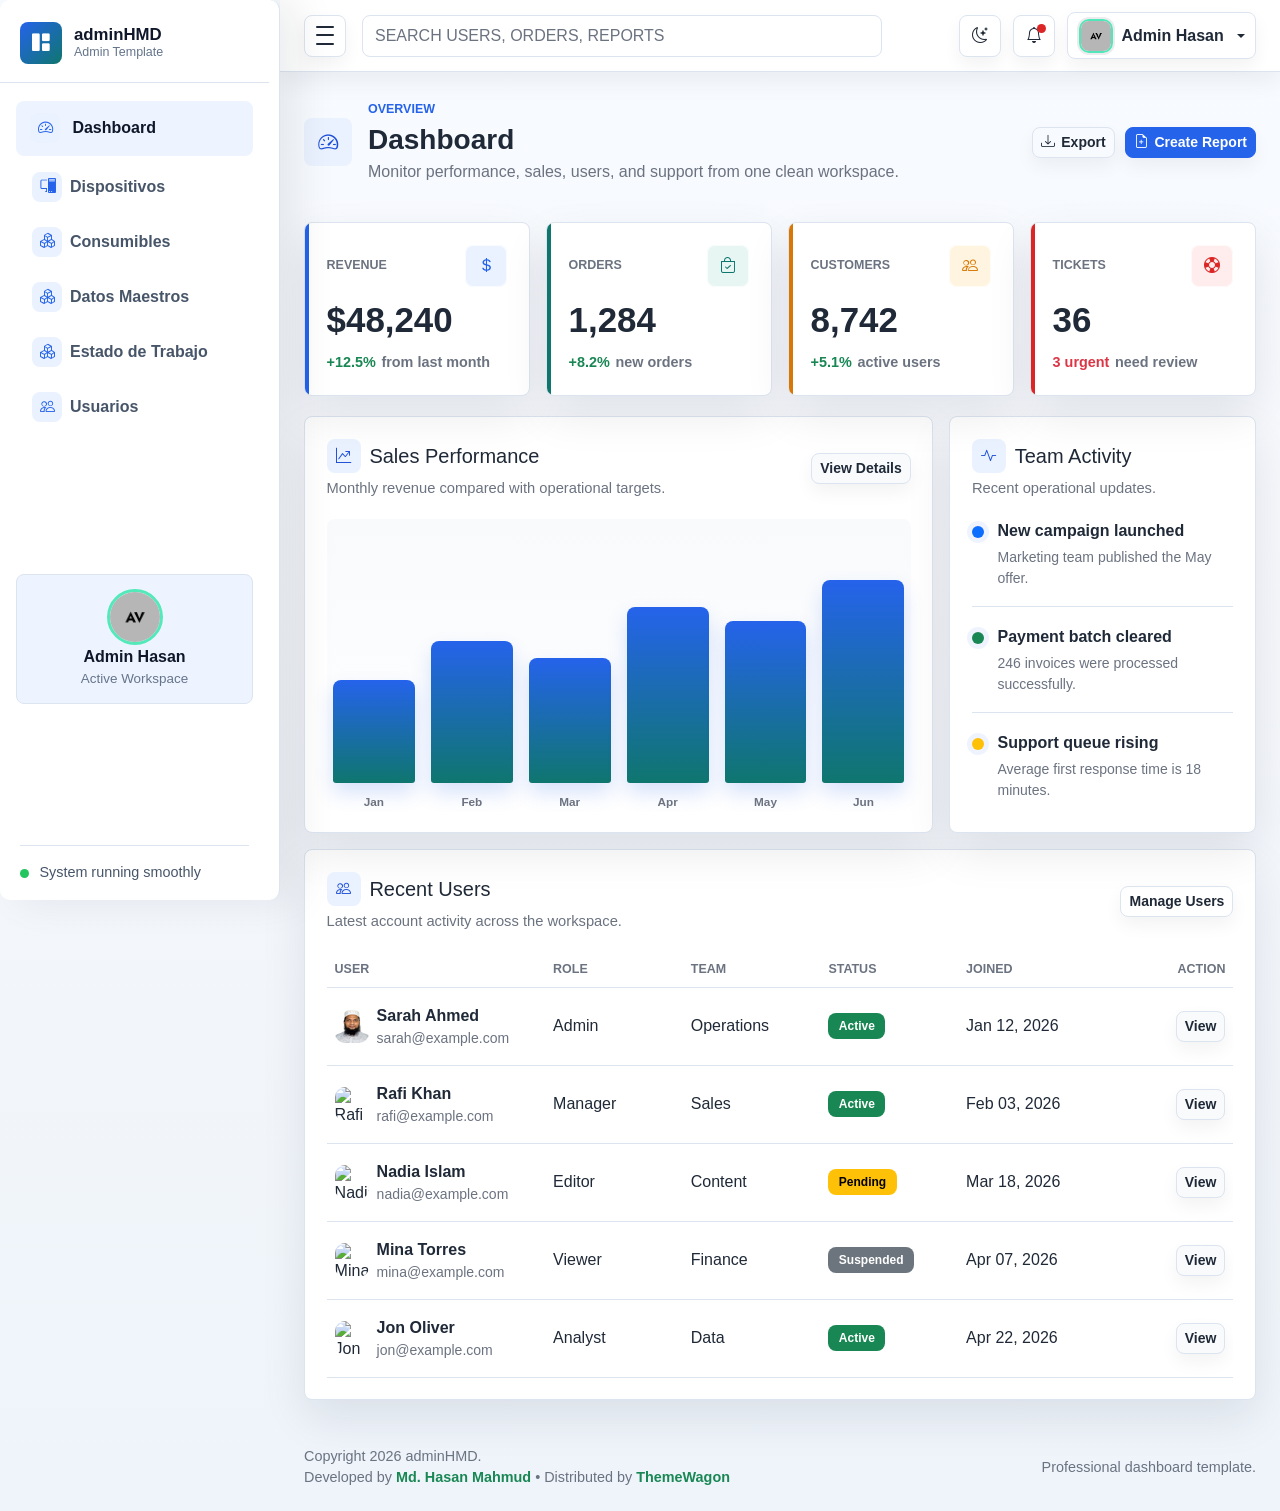
==== commit bd9c3510: "avances de estacion de trabajo" ====
--- a/html/index.html
+++ b/html/index.html
@@ -5,7 +5,7 @@
   <meta charset="UTF-8" />
   <meta name="viewport" content="width=device-width, initial-scale=1.0" />
   <meta name="description" content="adminHMD professional admin dashboard template" />
-  <title>Dashboard | adminHMD</title>
+  <title>SGI INCES</title>
 
   <link rel="stylesheet" href="../assets/css/bootstrap.min.css" />
   <link rel="stylesheet" href="../assets/vendors/bootstrap-icons/bootstrap-icons.css" />
@@ -57,7 +57,12 @@
           <span class="nav-text">Datos Maestros</span>
         </a>
 
-        
+        <a data-page="est_trabajo"
+          class="nav-link d-flex align-items-center gap-2 py-2 px-3 small rounded-3 text-decoration-none">
+          <span class="nav-icon"><i class="bi bi-boxes" aria-hidden="true"></i></span>
+          <span class="nav-text">Estado de Trabajo</span>
+        </a>
+
         <a data-page="usuario"
           class="nav-link d-flex align-items-center gap-2 py-2 px-3 small rounded-3 text-decoration-none">
           <span class="nav-icon"><i class="bi bi-people" aria-hidden="true"></i></span>
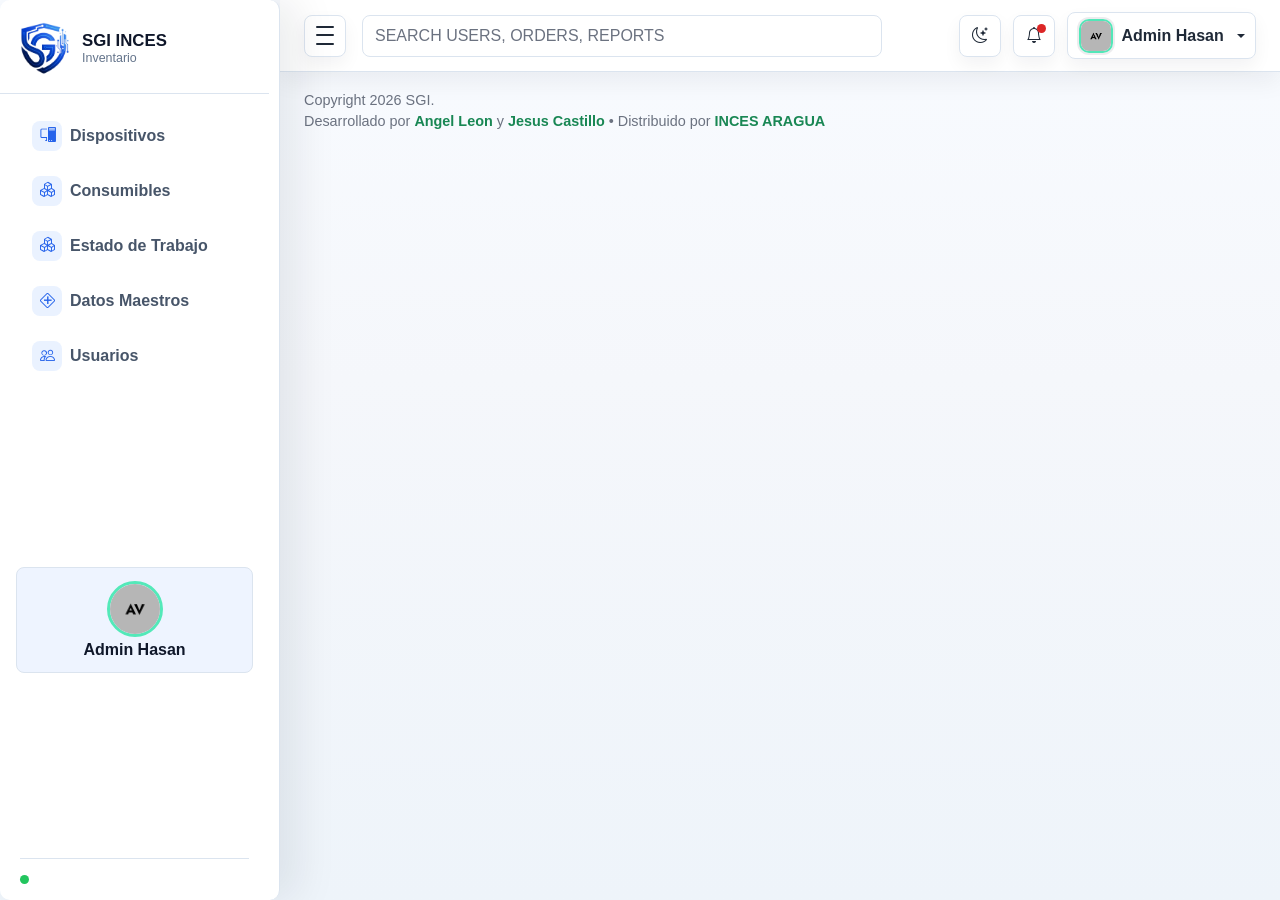
==== commit 1ea7a268: "mejoras esteticas" ====
--- a/html/index.html
+++ b/html/index.html
@@ -7,6 +7,7 @@
   <meta name="description" content="adminHMD professional admin dashboard template" />
   <title>SGI INCES</title>
 
+  <link rel="icon" href="../assets/images/logotipo.png" type="image/png"> 
   <link rel="stylesheet" href="../assets/css/bootstrap.min.css" />
   <link rel="stylesheet" href="../assets/vendors/bootstrap-icons/bootstrap-icons.css" />
   <link rel="stylesheet" href="../assets/css/style.css" />
@@ -25,19 +26,21 @@
     <aside class="admin-sidebar" id="adminSidebar" aria-label="Main navigation">
       <div class="sidebar-header">
         <a class="brand-mark" data-page="home" aria-label="adminHMD dashboard">
-          <span class="brand-icon"><i class="bi bi-grid-1x2-fill" aria-hidden="true"></i></span>
+          <img src="../assets/images/logotipo.png" style="width: 50px; height: auto;" alt="logotipo sgi">
           <span class="brand-copy">
-            <span class="brand-title">adminHMD</span>
-            <span class="brand-subtitle">Admin Template</span>
+            <span class="brand-title">SGI INCES</span>
+            <span class="brand-subtitle">Inventario</span>
           </span>
         </a>
       </div>
 
       <nav class="sidebar-nav">
+        <!-- 
         <a class="nav-link active" data-page="home" aria-current="page">
           <span class="nav-icon"><i class="bi bi-speedometer2" aria-hidden="true"></i></span>
           <span class="nav-text">Dashboard</span>
-        </a>
+        </a> 
+        -->
 
         <a data-page="dispositivo"
           class="nav-link d-flex align-items-center gap-2 py-2 px-3 small rounded-3 text-decoration-none">
@@ -51,16 +54,16 @@
           <span class="nav-text">Consumibles</span>
         </a>
 
-        <a data-page="dateMaster"
-          class="nav-link d-flex align-items-center gap-2 py-2 px-3 small rounded-3 text-decoration-none">
-          <span class="nav-icon"><i class="bi bi-boxes" aria-hidden="true"></i></span>
-          <span class="nav-text">Datos Maestros</span>
-        </a>
-
         <a data-page="est_trabajo"
           class="nav-link d-flex align-items-center gap-2 py-2 px-3 small rounded-3 text-decoration-none">
           <span class="nav-icon"><i class="bi bi-boxes" aria-hidden="true"></i></span>
           <span class="nav-text">Estado de Trabajo</span>
+        </a>
+
+        <a data-page="dateMaster"
+          class="nav-link d-flex align-items-center gap-2 py-2 px-3 small rounded-3 text-decoration-none">
+          <span class="nav-icon"><i class="bi bi-sign-intersection"" aria-hidden="true"></i></span>
+          <span class="nav-text">Datos Maestros</span>
         </a>
 
         <a data-page="usuario"
@@ -71,15 +74,16 @@
       </nav>
 
       <div class="sidebar-user">
+        
         <img class="avatar-img avatar-md sidebar-user-avatar" src="../assets/images/avatar/avatar.jpg"
           alt="Admin Hasan" />
-        <strong>Admin Hasan</strong>
-        <small>Active Workspace</small>
+        <strong>user</strong>
+
       </div>
 
       <div class="sidebar-footer">
         <span class="status-dot"></span>
-        <span class="sidebar-footer-text">System running smoothly</span>
+        <span class="sidebar-footer-text"></span>
       </div>
     </aside>
 
@@ -132,7 +136,7 @@
               <button class="profile-button dropdown-toggle" type="button" data-bs-toggle="dropdown"
                 aria-expanded="false">
                 <img class="avatar-img avatar-sm" src="../assets/images/avatar/avatar.jpg" alt="Admin Hasan" />
-                <span class="profile-name d-none d-sm-inline">Admin Hasan</span>
+                <span class="profile-name d-none d-sm-inline">user</span>
               </button>
               <ul class="dropdown-menu dropdown-menu-end">
                 <li>
@@ -159,14 +163,13 @@
 
       <footer class="admin-footer">
         <div class="container-fluid px-3 px-lg-4">
-          <span>Copyright 2026 adminHMD. <br />
-            Developed by
-            <a target="_blank" class="fw-bold text-success" href="https://github.com/HasanMahmudDev">Md. Hasan
-              Mahmud</a>
-            • Distributed by
-            <a target="_blank" class="fw-bold text-success" href="https://themewagon.com">ThemeWagon</a>
+          <span>Copyright 2026 SGI. <br />
+            Desarrollado por
+            <a target="_blank" class="fw-bold text-success" href="https://github.com/Tenshi32">Angel Leon</a> y 
+            <a target="_blank" class="fw-bold text-success" href="https://github.com/JesusJ4s">Jesus Castillo</a>
+            • Distribuido por
+            <a target="_blank" class="fw-bold text-success" href="https://themewagon.com">INCES ARAGUA</a>
           </span>
-          <span>Professional dashboard template.</span>
         </div>
       </footer>
     </div>
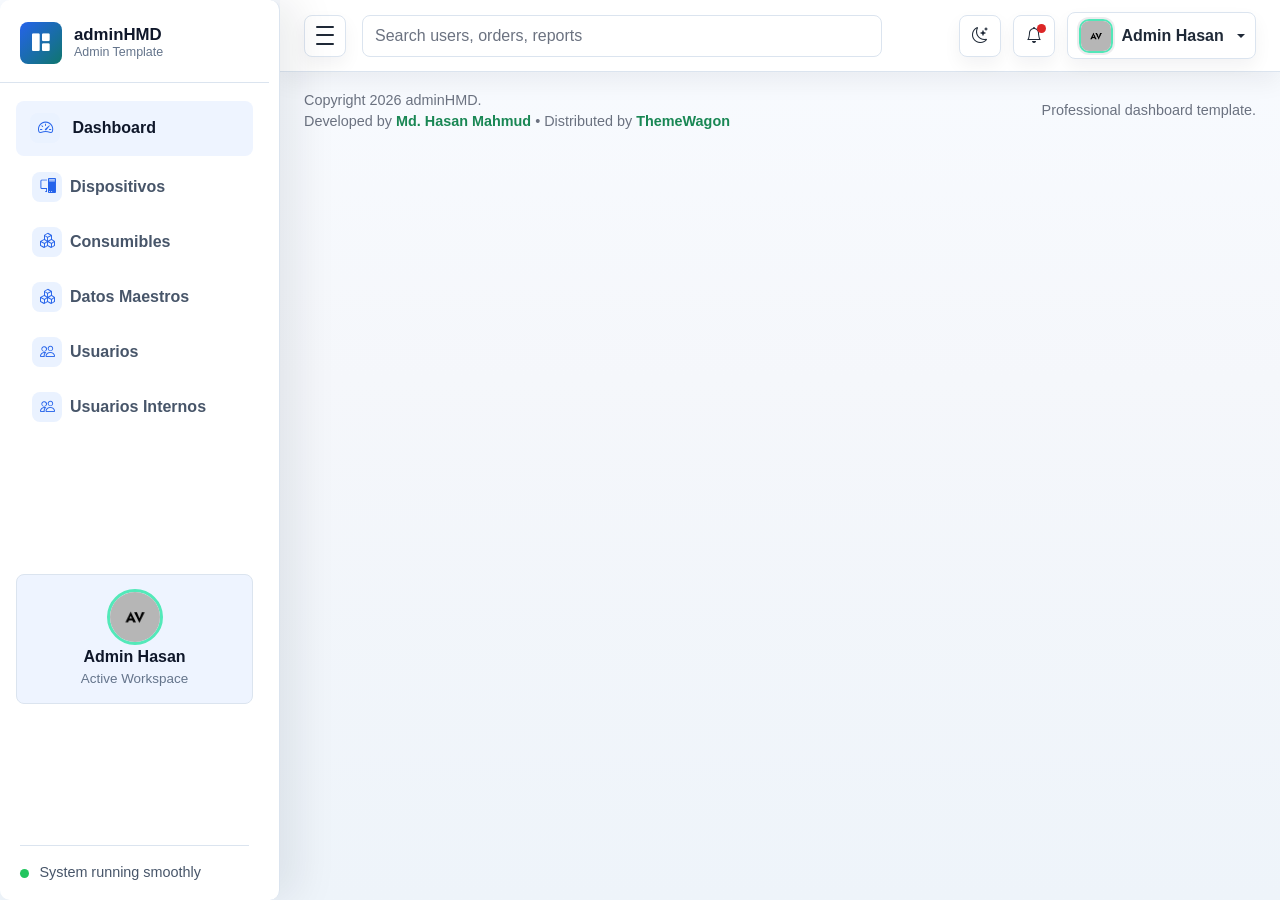
==== commit c85dc203: "subiendo parte de login" ====
--- a/html/index.html
+++ b/html/index.html
@@ -5,9 +5,8 @@
   <meta charset="UTF-8" />
   <meta name="viewport" content="width=device-width, initial-scale=1.0" />
   <meta name="description" content="adminHMD professional admin dashboard template" />
-  <title>SGI INCES</title>
+  <title>Dashboard | adminHMD</title>
 
-  <link rel="icon" href="../assets/images/logotipo.png" type="image/png"> 
   <link rel="stylesheet" href="../assets/css/bootstrap.min.css" />
   <link rel="stylesheet" href="../assets/vendors/bootstrap-icons/bootstrap-icons.css" />
   <link rel="stylesheet" href="../assets/css/style.css" />
@@ -26,21 +25,19 @@
     <aside class="admin-sidebar" id="adminSidebar" aria-label="Main navigation">
       <div class="sidebar-header">
         <a class="brand-mark" data-page="home" aria-label="adminHMD dashboard">
-          <img src="../assets/images/logotipo.png" style="width: 50px; height: auto;" alt="logotipo sgi">
+          <span class="brand-icon"><i class="bi bi-grid-1x2-fill" aria-hidden="true"></i></span>
           <span class="brand-copy">
-            <span class="brand-title">SGI INCES</span>
-            <span class="brand-subtitle">Inventario</span>
+            <span class="brand-title">adminHMD</span>
+            <span class="brand-subtitle">Admin Template</span>
           </span>
         </a>
       </div>
 
       <nav class="sidebar-nav">
-        <!-- 
         <a class="nav-link active" data-page="home" aria-current="page">
           <span class="nav-icon"><i class="bi bi-speedometer2" aria-hidden="true"></i></span>
           <span class="nav-text">Dashboard</span>
-        </a> 
-        -->
+        </a>
 
         <a data-page="dispositivo"
           class="nav-link d-flex align-items-center gap-2 py-2 px-3 small rounded-3 text-decoration-none">
@@ -54,36 +51,37 @@
           <span class="nav-text">Consumibles</span>
         </a>
 
-        <a data-page="est_trabajo"
+        <a data-page="dateMaster"
           class="nav-link d-flex align-items-center gap-2 py-2 px-3 small rounded-3 text-decoration-none">
           <span class="nav-icon"><i class="bi bi-boxes" aria-hidden="true"></i></span>
-          <span class="nav-text">Estado de Trabajo</span>
-        </a>
-
-        <a data-page="dateMaster"
-          class="nav-link d-flex align-items-center gap-2 py-2 px-3 small rounded-3 text-decoration-none">
-          <span class="nav-icon"><i class="bi bi-sign-intersection"" aria-hidden="true"></i></span>
           <span class="nav-text">Datos Maestros</span>
         </a>
 
+        
         <a data-page="usuario"
           class="nav-link d-flex align-items-center gap-2 py-2 px-3 small rounded-3 text-decoration-none">
           <span class="nav-icon"><i class="bi bi-people" aria-hidden="true"></i></span>
           <span class="nav-text">Usuarios</span>
         </a>
+
+
+        <a data-page="internos"
+          class="nav-link d-flex align-items-center gap-2 py-2 px-3 small rounded-3 text-decoration-none">
+          <span class="nav-icon"><i class="bi bi-people" aria-hidden="true"></i></span>
+          <span class="nav-text">Usuarios Internos</span>
+        </a>
       </nav>
 
       <div class="sidebar-user">
-        
         <img class="avatar-img avatar-md sidebar-user-avatar" src="../assets/images/avatar/avatar.jpg"
           alt="Admin Hasan" />
-        <strong>user</strong>
-
+        <strong>Admin Hasan</strong>
+        <small>Active Workspace</small>
       </div>
 
       <div class="sidebar-footer">
         <span class="status-dot"></span>
-        <span class="sidebar-footer-text"></span>
+        <span class="sidebar-footer-text">System running smoothly</span>
       </div>
     </aside>
 
@@ -136,7 +134,7 @@
               <button class="profile-button dropdown-toggle" type="button" data-bs-toggle="dropdown"
                 aria-expanded="false">
                 <img class="avatar-img avatar-sm" src="../assets/images/avatar/avatar.jpg" alt="Admin Hasan" />
-                <span class="profile-name d-none d-sm-inline">user</span>
+                <span class="profile-name d-none d-sm-inline">Admin Hasan</span>
               </button>
               <ul class="dropdown-menu dropdown-menu-end">
                 <li>
@@ -163,13 +161,14 @@
 
       <footer class="admin-footer">
         <div class="container-fluid px-3 px-lg-4">
-          <span>Copyright 2026 SGI. <br />
-            Desarrollado por
-            <a target="_blank" class="fw-bold text-success" href="https://github.com/Tenshi32">Angel Leon</a> y 
-            <a target="_blank" class="fw-bold text-success" href="https://github.com/JesusJ4s">Jesus Castillo</a>
-            • Distribuido por
-            <a target="_blank" class="fw-bold text-success" href="https://themewagon.com">INCES ARAGUA</a>
+          <span>Copyright 2026 adminHMD. <br />
+            Developed by
+            <a target="_blank" class="fw-bold text-success" href="https://github.com/HasanMahmudDev">Md. Hasan
+              Mahmud</a>
+            • Distributed by
+            <a target="_blank" class="fw-bold text-success" href="https://themewagon.com">ThemeWagon</a>
           </span>
+          <span>Professional dashboard template.</span>
         </div>
       </footer>
     </div>
--- a/assets/css/style.css
+++ b/assets/css/style.css
@@ -51,8 +51,10 @@
 
 /* Layout Split */
 .auth-sidebar-banner {
+  /* background: linear-gradient(135deg, rgba(79, 70, 229, 0.95), rgba(15, 23, 42, 0.95)),  */
+              /* url('../assets/images/png/dasher-ui-bootstrap-5.jpg') center/cover no-repeat; */
   background: linear-gradient(135deg, rgba(79, 70, 229, 0.95), rgba(15, 23, 42, 0.95)), 
-              url('../assets/images/png/dasher-ui-bootstrap-5.jpg') center/cover no-repeat;
+              url('../assets/images/png/dasher-ai.png') center/cover no-repeat;
   display: flex;
   flex-direction: column;
   justify-content: space-between;
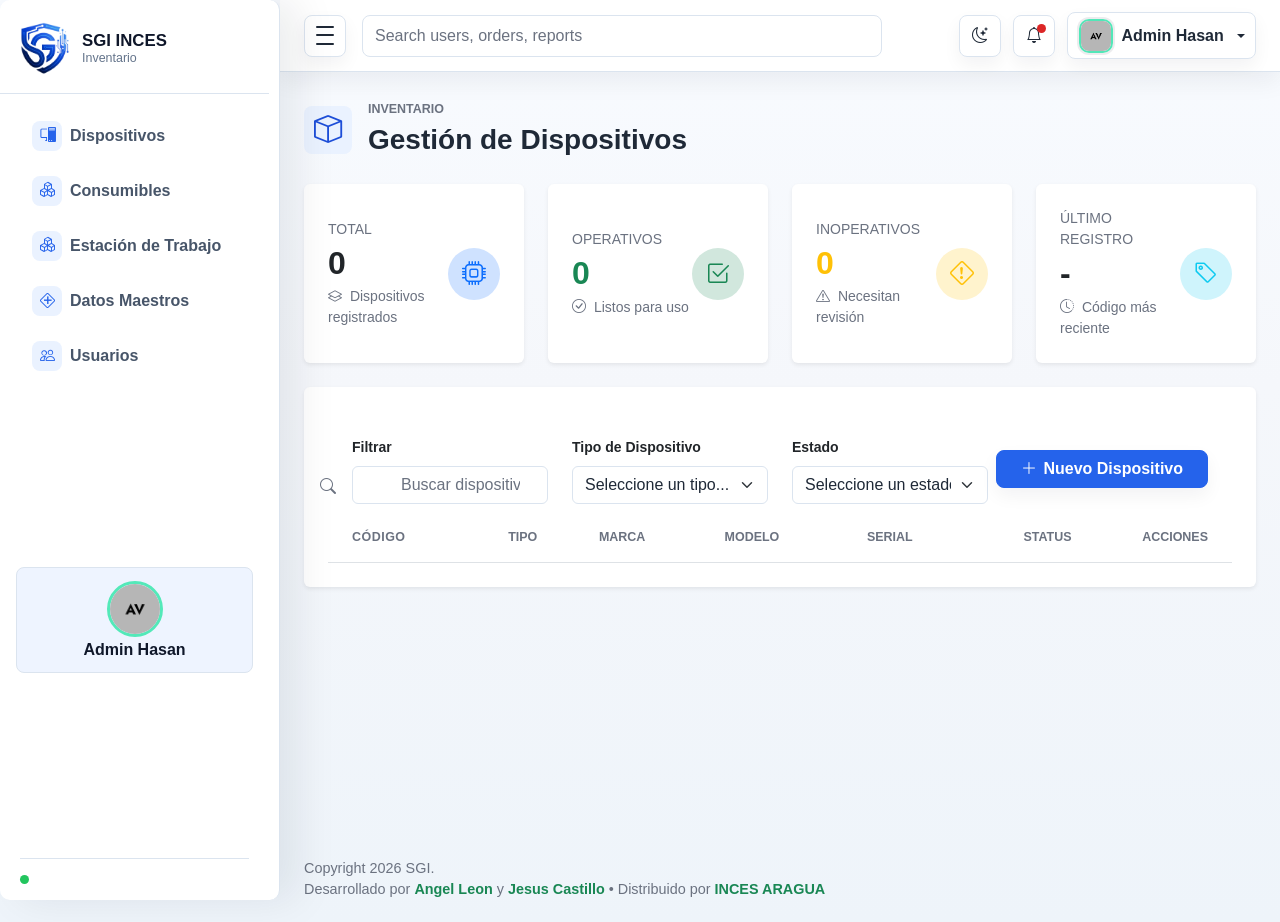
==== commit b95f185e: "avances de varios cambios" ====
--- a/html/index.html
+++ b/html/index.html
@@ -5,8 +5,9 @@
   <meta charset="UTF-8" />
   <meta name="viewport" content="width=device-width, initial-scale=1.0" />
   <meta name="description" content="adminHMD professional admin dashboard template" />
-  <title>Dashboard | adminHMD</title>
+  <title>SGI INCES</title>
 
+  <link rel="icon" href="../assets/images/logotipo.png" type="image/png"> 
   <link rel="stylesheet" href="../assets/css/bootstrap.min.css" />
   <link rel="stylesheet" href="../assets/vendors/bootstrap-icons/bootstrap-icons.css" />
   <link rel="stylesheet" href="../assets/css/style.css" />
@@ -25,19 +26,21 @@
     <aside class="admin-sidebar" id="adminSidebar" aria-label="Main navigation">
       <div class="sidebar-header">
         <a class="brand-mark" data-page="home" aria-label="adminHMD dashboard">
-          <span class="brand-icon"><i class="bi bi-grid-1x2-fill" aria-hidden="true"></i></span>
+          <img src="../assets/images/logotipo.png" style="width: 50px; height: auto;" alt="logotipo sgi">
           <span class="brand-copy">
-            <span class="brand-title">adminHMD</span>
-            <span class="brand-subtitle">Admin Template</span>
+            <span class="brand-title">SGI INCES</span>
+            <span class="brand-subtitle">Inventario</span>
           </span>
         </a>
       </div>
 
       <nav class="sidebar-nav">
+        <!-- 
         <a class="nav-link active" data-page="home" aria-current="page">
           <span class="nav-icon"><i class="bi bi-speedometer2" aria-hidden="true"></i></span>
           <span class="nav-text">Dashboard</span>
-        </a>
+        </a> 
+        -->
 
         <a data-page="dispositivo"
           class="nav-link d-flex align-items-center gap-2 py-2 px-3 small rounded-3 text-decoration-none">
@@ -51,37 +54,36 @@
           <span class="nav-text">Consumibles</span>
         </a>
 
+        <a data-page="est_trabajo"
+          class="nav-link d-flex align-items-center gap-2 py-2 px-3 small rounded-3 text-decoration-none">
+          <span class="nav-icon"><i class="bi bi-boxes" aria-hidden="true"></i></span>
+          <span class="nav-text">Estación de Trabajo</span>
+        </a>
+
         <a data-page="dateMaster"
           class="nav-link d-flex align-items-center gap-2 py-2 px-3 small rounded-3 text-decoration-none">
-          <span class="nav-icon"><i class="bi bi-boxes" aria-hidden="true"></i></span>
+          <span class="nav-icon"><i class="bi bi-sign-intersection"" aria-hidden="true"></i></span>
           <span class="nav-text">Datos Maestros</span>
         </a>
 
-        
         <a data-page="usuario"
           class="nav-link d-flex align-items-center gap-2 py-2 px-3 small rounded-3 text-decoration-none">
           <span class="nav-icon"><i class="bi bi-people" aria-hidden="true"></i></span>
           <span class="nav-text">Usuarios</span>
         </a>
-
-
-        <a data-page="internos"
-          class="nav-link d-flex align-items-center gap-2 py-2 px-3 small rounded-3 text-decoration-none">
-          <span class="nav-icon"><i class="bi bi-people" aria-hidden="true"></i></span>
-          <span class="nav-text">Usuarios Internos</span>
-        </a>
       </nav>
 
       <div class="sidebar-user">
+        
         <img class="avatar-img avatar-md sidebar-user-avatar" src="../assets/images/avatar/avatar.jpg"
           alt="Admin Hasan" />
-        <strong>Admin Hasan</strong>
-        <small>Active Workspace</small>
+        <strong>user</strong>
+
       </div>
 
       <div class="sidebar-footer">
         <span class="status-dot"></span>
-        <span class="sidebar-footer-text">System running smoothly</span>
+        <span class="sidebar-footer-text"></span>
       </div>
     </aside>
 
@@ -134,7 +136,7 @@
               <button class="profile-button dropdown-toggle" type="button" data-bs-toggle="dropdown"
                 aria-expanded="false">
                 <img class="avatar-img avatar-sm" src="../assets/images/avatar/avatar.jpg" alt="Admin Hasan" />
-                <span class="profile-name d-none d-sm-inline">Admin Hasan</span>
+                <span class="profile-name d-none d-sm-inline">user</span>
               </button>
               <ul class="dropdown-menu dropdown-menu-end">
                 <li>
@@ -161,14 +163,13 @@
 
       <footer class="admin-footer">
         <div class="container-fluid px-3 px-lg-4">
-          <span>Copyright 2026 adminHMD. <br />
-            Developed by
-            <a target="_blank" class="fw-bold text-success" href="https://github.com/HasanMahmudDev">Md. Hasan
-              Mahmud</a>
-            • Distributed by
-            <a target="_blank" class="fw-bold text-success" href="https://themewagon.com">ThemeWagon</a>
+          <span>Copyright 2026 SGI. <br />
+            Desarrollado por
+            <a target="_blank" class="fw-bold text-success" href="https://github.com/Tenshi32">Angel Leon</a> y 
+            <a target="_blank" class="fw-bold text-success" href="https://github.com/JesusJ4s">Jesus Castillo</a>
+            • Distribuido por
+            <a target="_blank" class="fw-bold text-success" href="https://themewagon.com">INCES ARAGUA</a>
           </span>
-          <span>Professional dashboard template.</span>
         </div>
       </footer>
     </div>
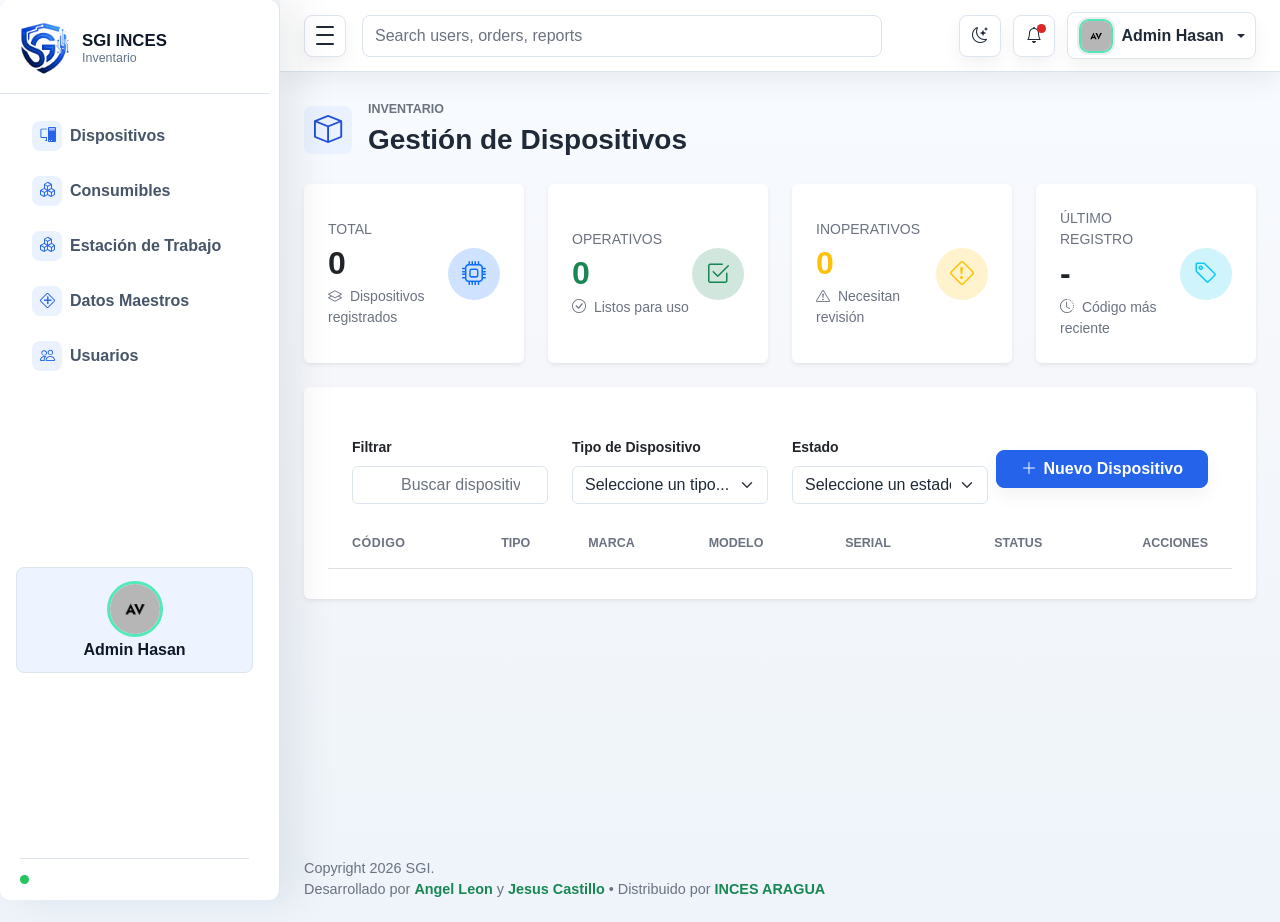
==== commit 12574312: "Incorporacion de los archivos services, components y pages" ====
--- a/html/index.html
+++ b/html/index.html
@@ -190,6 +190,7 @@
 
   <script src="../assets/vendors/select2/select2.min.js"></script>
   <script src="../assets/vendors/popper/popper.js"></script>
+  <script src="../assets/js/config.js"></script>
   <script src="../assets/js/main.js"></script>
 
   <script src="../assets/js/functions.js"></script>
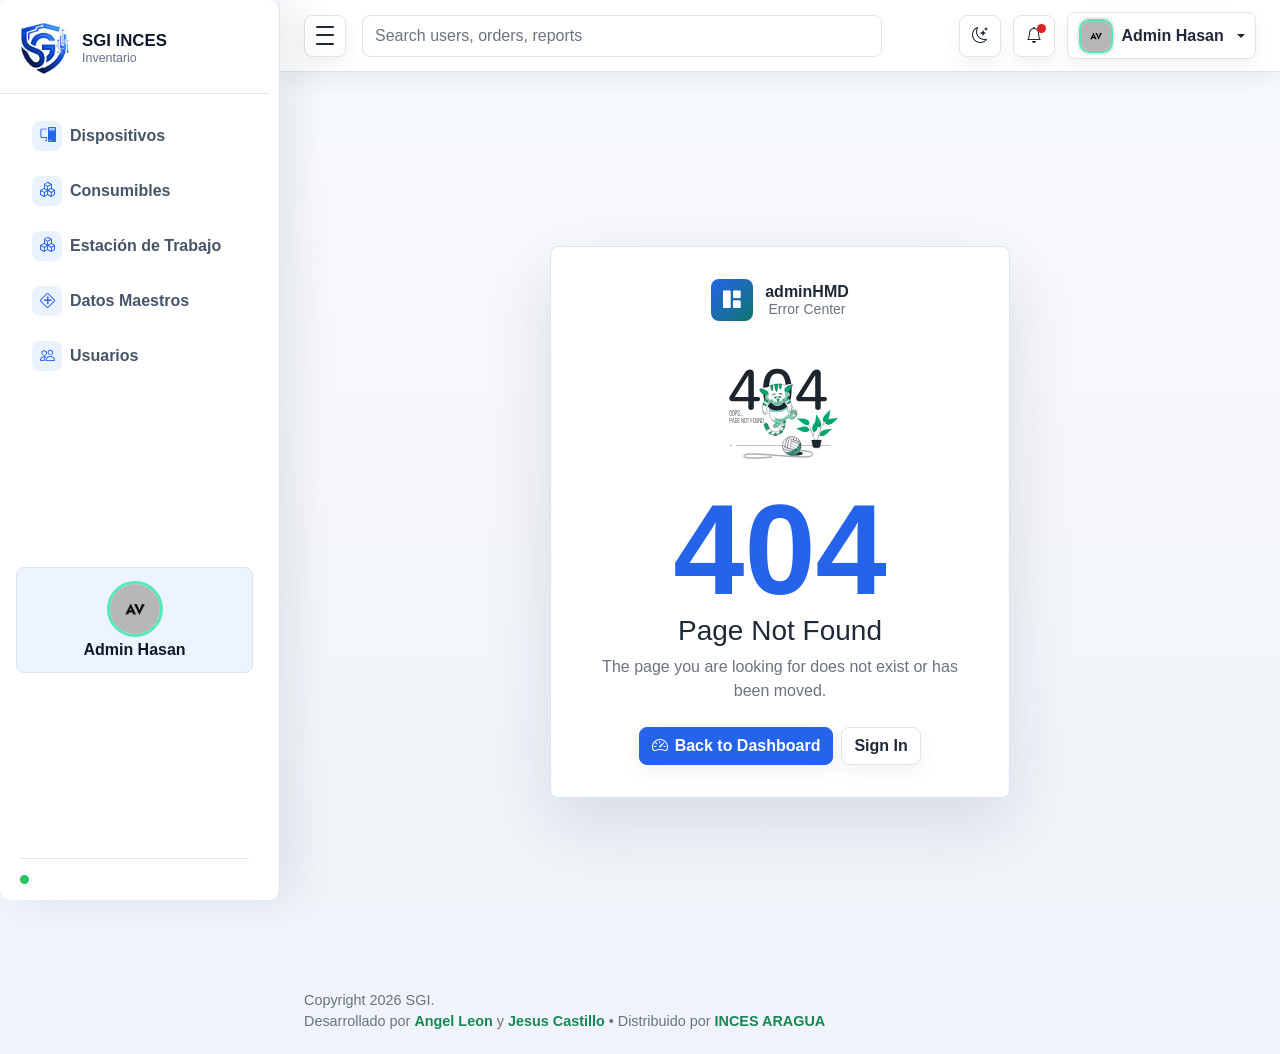
==== commit c9ccc44c: "Ya Guarda pero esta en medio proceso de actualizar" ====
--- a/html/index.html
+++ b/html/index.html
@@ -194,7 +194,7 @@
   <script src="../assets/js/main.js"></script>
 
   <script src="../assets/js/functions.js"></script>
-  <script src="../assets/js/autoload.js"></script>
+  <script type="module"  src="../assets/js/autoload.js"></script>
 </body>
 
 </html>
